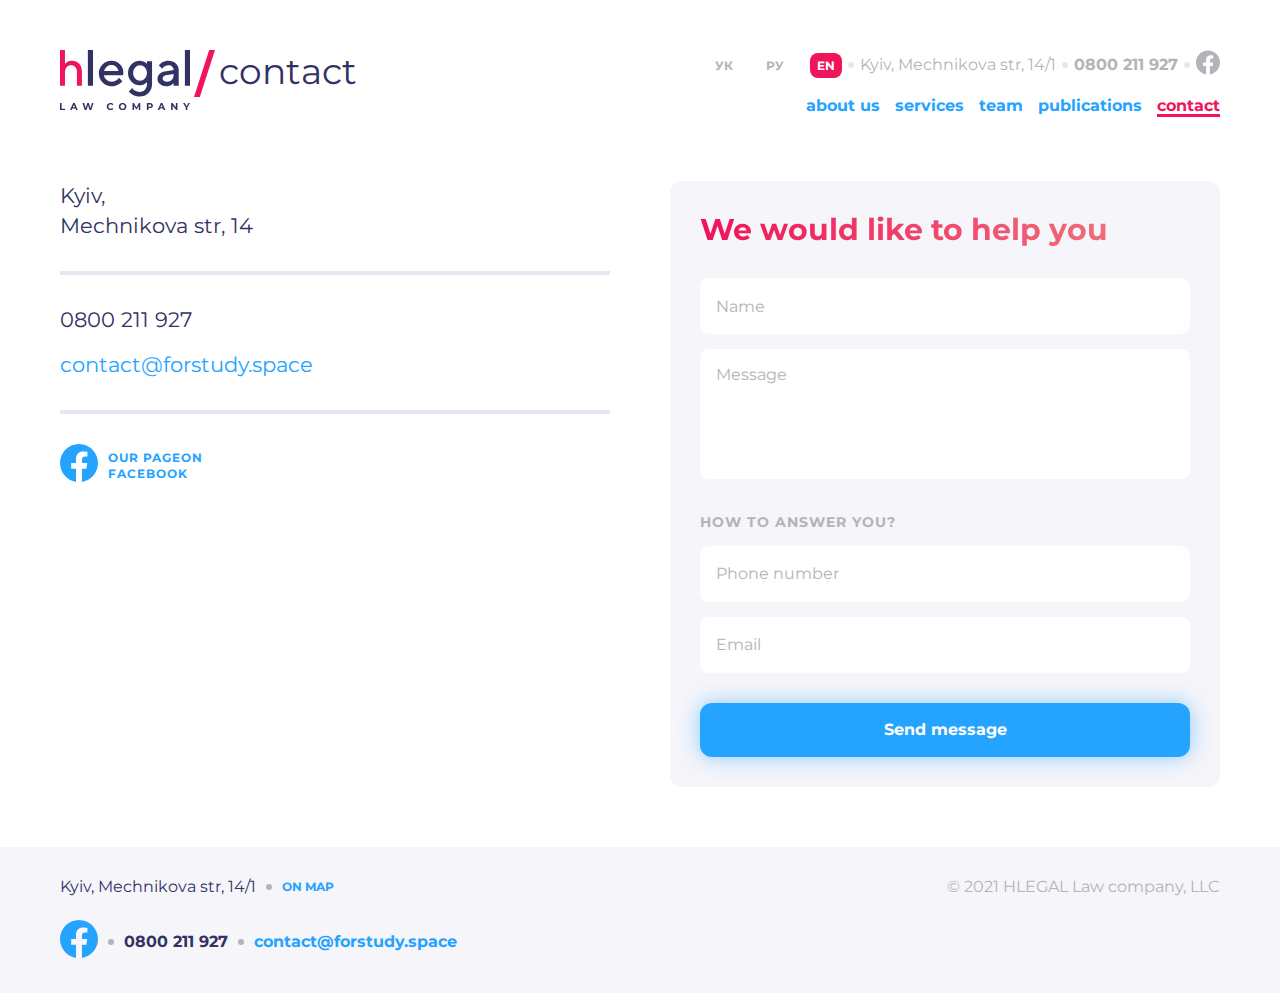
==== index.html @ 13bfb1dd "home-work14" ====
<!DOCTYPE html>
<html lang="en">

<head>
    <meta charset="UTF-8">
    <meta http-equiv="X-UA-Compatible" content="IE=edge">
    <meta name="viewport" content="width=device-width, initial-scale=1.0">
    <title>hlegal</title>
    <link rel="stylesheet" href="./fonts/fonts.css">
    <link rel="stylesheet" href="./css/style.css">
    <link rel="stylesheet" href="./css/media.css">
</head>

<body class="body">
    <header class="header">
        <div class="container">
            <div class="wrap-header">
                <div class="logo-header">
                    <img class="logo" src="./image/Logo.svg" alt="hlegal">
                    <img class="slash" src="./image/Slash.svg" alt="Slash">
                    <span class="text-header">contact</span>
                </div>
                <div class="first-menu">
                    <nav class="nav-menu1">
                        <a class="menu1-link" href="#">УК</a>
                        <a class="menu1-link" href="#">РУ</a>
                        <a class="activ-len" href="#">EN</a>
                    </nav>
                    <div class="circle"></div>
                    <a class="adress-header" href="#">Kyiv, Mechnikova str, 14/1</a>
                    <div class="circle"></div>
                    <a href="tel:0800211927" class="phone">0800 211 927</a>
                    <div class="circle"></div>
                    <a class="logos-link" href="https://www.facebook.com/" target="_blank" rel="noopener noreffe">
                        <svg width="24" height="25" viewBox="0 0 24 25" fill="none" xmlns="http://www.w3.org/2000/svg">
                            <path
                                d="M24 12.5733C24 5.90541 18.6274 0.5 12 0.5C5.37258 0.5 0 5.90541 0 12.5733C0 18.5995 4.38823 23.5943 10.125 24.5V16.0633H7.07813V12.5733H10.125V9.91343C10.125 6.88755 11.9165 5.21615 14.6576 5.21615C15.9705 5.21615 17.3438 5.45195 17.3438 5.45195V8.42313H15.8306C14.3399 8.42313 13.875 9.35379 13.875 10.3086V12.5733H17.2031L16.6711 16.0633H13.875V24.5C19.6118 23.5943 24 18.5995 24 12.5733Z"
                                fill="#B3B3BA" />
                        </svg>
                    </a>
                </div>
                <div class="burger-block">
                    <input class="check" type="checkbox">
                    <p class="burger">
                        <span></span>
                        <span></span>
                        <span></span>
                        <span></span>
                    </p>
                    <nav class="second-menu">
                        <ul>
                            <li><a href="#">about us</a></li>
                            <li><a href="#">services</a></li>
                            <li><a href="./pages/team.html">team</a></li>
                            <li><a href="#">publications</a></li>
                            <li> <a class="active-link" href="#">contact</a></li>
                        </ul>
                    </nav>
                </div>
            </div>
        </div>
    </header>
    <main class="main">
        <div class="container-small">
            <div class="wrapp-info">
                <div class="adress">
                    <p>Kyiv,</p>
                    <p>Mechnikova str, 14</p>
                    <div class="line"></div>
                    <p>0800 211 927</p>
                    <p class="mail-text">
                        <a href="mailto:contact@forstudy.space" class="mail-text">contact@forstudy.space</a>
                    </p>
                    <div class="line"></div>
                    <div class="logo-info">
                        <a class="logos-link2" href="https://www.facebook.com/">
                            <svg width="38" height="38" viewBox="0 0 38 38" fill="none"
                                xmlns="http://www.w3.org/2000/svg">
                                <path
                                    d="M38 19.1161C38 8.55857 29.4934 0 19 0C8.50658 0 0 8.55857 0 19.1161C0 28.6575 6.94803 36.5659 16.0312 38V24.6419H11.207V19.1161H16.0312V14.9046C16.0312 10.1136 18.8678 7.46723 23.2078 7.46723C25.2866 7.46723 27.4609 7.84059 27.4609 7.84059V12.545H25.0651C22.7048 12.545 21.9688 14.0185 21.9688 15.5302V19.1161H27.2383L26.3959 24.6419H21.9688V38C31.052 36.5659 38 28.6575 38 19.1161Z"
                                    fill="#24A3FF" />
                            </svg>
                        </a>
                        <div class="page-link">
                            <a href="#" class="page-link">Our pageon facebook</a>
                        </div>

                    </div>
                </div>
                <div class="form-information">
                    <h1 class="title-form">We would like to help you</h1>
                    <form action="#" method="post">
                        <label>
                            <input class="name" type="text" name="name" placeholder="Name">
                        </label>
                        <label>
                            <textarea class="message" name="message" id="Message" placeholder="Message"></textarea>
                        </label>
                        <h2 class="title2-form">How to answer you?</h2>
                        <label>
                            <input class="number" type="number" name="number" placeholder="Phone number">
                        </label>
                        <label>
                            <input class="email" type="email" name="email" placeholder="Email">
                        </label>
                        <button type="button" class="btn-form">Send message</button>
                    </form>

                </div>
            </div>
        </div>
    </main>
    <footer class="footer">
        <div class="container">
            <div class="wrap-footer">
                <div class="left-footer">
                    <div class="gen-footer">
                        <a class="adress-footer" href="#">Kyiv, Mechnikova str, 14/1</a>
                        <div class="circle circle-footer"></div>
                        <a class="geolocation" href="#">On map</a>
                    </div>
                    <div class="contakt-footer">
                        <div class="logo-footer">
                            <a class="logos-link2" href="https://www.facebook.com/">
                                <svg width="38" height="38" viewBox="0 0 38 38" fill="none"
                                    xmlns="http://www.w3.org/2000/svg">
                                    <path
                                        d="M38 19.1161C38 8.55857 29.4934 0 19 0C8.50658 0 0 8.55857 0 19.1161C0 28.6575 6.94803 36.5659 16.0312 38V24.6419H11.207V19.1161H16.0312V14.9046C16.0312 10.1136 18.8678 7.46723 23.2078 7.46723C25.2866 7.46723 27.4609 7.84059 27.4609 7.84059V12.545H25.0651C22.7048 12.545 21.9688 14.0185 21.9688 15.5302V19.1161H27.2383L26.3959 24.6419H21.9688V38C31.052 36.5659 38 28.6575 38 19.1161Z"
                                        fill="#24A3FF" />
                                </svg>
                            </a>
                        </div>
                        <div class="circle circle-footer"></div>
                        <a class="tel-footer" href="tel:0800211927">0800 211 927</a>
                        <div class="circle circle-footer"></div>
                        <a class="email-footer" href="mailto:contact@forstudy.space">contact@forstudy.space</a>
                    </div>
                </div>
                <div class="right-footer">
                    <p class="llc">© 2021 HLEGAL Law company, LLC</p>
                </div>
            </div>

        </div>


    </footer>
    <script src="./js/script.js"></script>
</body>

</html>
---- fonts/fonts.css ----
@font-face {
  font-family: "Montserrat";
  src: url("./Montserrat-Regular.woff2") format("woff2"),
    url("./Montserrat-Regular.woff") format("woff");
  font-weight: 400;
  font-style: normal;
  font-display: swap;
}

@font-face {
  font-family: "Montserrat";
  src: url("./Montserrat-Bold.woff2") format("woff2"),
    url("./Montserrat-Bold.woff") format("woff");
  font-weight: 700;
  font-style: normal;
  font-display: swap;
}
---- css/style.css ----
:root {
  --primary-color: #323264;
  --second-color: #24a3ff;
  --third-color: #f0145a;
  --fourth-color: #b3b3ba;
  --five-color: #f5f5fa;
  --sixth-color: #e6e6f0;
  --seventh-color: #ededf7;
  --eighth-color: #ec6f5d;
  --black-color: #000000;
  --white-color: #ffffff;

  --container-width: 1720px;
}

* {
  margin: 0;
  padding: 0;
  box-sizing: border-box;
}

*,
*::before,
*::after {
  box-sizing: border-box;
}

a {
  color: inherit;
  text-decoration: none;
}
li {
  list-style-type: none;
}

img {
  max-width: 100%;
}

.container {
  width: 100%;
  max-width: calc(var(--container-width) + 2rem);
  margin-left: auto;
  margin-right: auto;
  padding-left: 60px;
  padding-right: 60px;
}

.container-small {
  width: 100%;
  max-width: calc(var(--container-width) + 2rem);
  margin-left: auto;
  margin-right: auto;
  padding-left: 180px;
  padding-right: 180px;
}

html {
  height: 100%;
  font-family: "Montserrat", sans-serif;
  font-size: 16px;
  line-height: 1.25;
  font-weight: 700;
  color: var(--primary-color);
}

body {
  margin: 0;
  display: flex;
  flex-direction: column;
  min-height: 100vh;
}

main {
  flex-grow: 1;
}

footer {
  flex-shrink: 0;
}
/*--------------HEADER---------------------------------------------*/
.header {
  padding-top: 50px;
}

.check {
  display: none;
}
.wrap-header {
  display: grid;
  grid-template-areas:
    "logo-header first-menu"
    "logo-header burger-block";
}
.logo-header {
  grid-area: logo-header;
  display: flex;
  align-items: flex-start;
  gap: 4px;
}
.first-menu {
  grid-area: first-menu;
  display: flex;
  align-items: center;
  justify-content: flex-end;
  gap: 6px;
  margin-bottom: 16px;
}

.second-menu ul {
  grid-area: second-menu;
  display: flex;
  justify-content: end;
  gap: 15px;
  color: var(--second-color);
}

.second-menu a {
  position: relative;
}

a.active-link {
  color: var(--third-color);
}

.second-menu a.active-link::before {
  content: "";
  bottom: -2px;
  left: 0;
  position: absolute;
  width: 100%;
  height: 3px;
  background-color: var(--third-color);
}

.second-menu a::before {
  content: "";
  left: 0;
  bottom: -2px;
  position: absolute;
  width: 0%;
  height: 3px;
  transition: 0.2s;
}

.second-menu a:hover::before {
  width: 100%;
  background-color: var(--second-color);
}

.second-menu a:hover {
  color: var(--second-color);
}

.text-header {
  font-size: 36px;
  line-height: 1.22;
  font-weight: 400;
}

.circle {
  width: 6px;
  height: 6px;
  background: var(--sixth-color);
  border-radius: 50%;
}
.nav-menu1 a {
  font-size: 12px;
  color: var(--fourth-color);
  margin-left: 14px;
}
.menu1-link {
  padding: 5px 7px;
}
.nav-menu1 a:hover {
  background: var(--five-color);
  border-radius: 8px;
  color: var(--fourth-color);
}

a.activ-len {
  background: var(--third-color);
  color: var(--white-color);
  padding: 5px 7px;
  border-radius: 8px;
}

.adress-header {
  font-weight: 400;
  color: var(--fourth-color);
}

.phone {
  color: var(--fourth-color);
}

.logos-link:hover svg path {
  fill: var(--third-color);
  transition: all 0.2s linear;
}
/*--------------MAIN---------------------------------------------*/
.main {
  padding-top: 65px;
  padding-bottom: 60px;
}

.wrapp-info {
  display: grid;
  grid-template-columns: repeat(2, 1fr);
  gap: 60px;
}

.form-information {
  background-color: var(--five-color);
  padding: 30px 30px;
  border-radius: 12px;
}

.title-form {
  font-weight: 700;
  font-size: 30px;
  line-height: 37px;
  background: linear-gradient(90.13deg, #f0145a 0.84%, #ef8080 99.96%);
  -webkit-background-clip: text;
  -webkit-text-fill-color: transparent;
  background-clip: text;
  margin-bottom: 30px;
}

.title2-form {
  font-weight: 700;
  font-size: 14px;
  line-height: 1.21;
  color: var(--fourth-color);
  margin-top: 30px;
  margin-bottom: 15px;
  letter-spacing: 1px;
  text-transform: uppercase;
}

a:hover {
  color: var(--third-color);
}

.adress p {
  font-size: 21px;
  font-weight: 400;
  line-height: 1.43;
  color: var(--primary-color);
}

.line {
  width: 100%;
  height: 4px;
  background: var(--sixth-color);
  margin: 30px 0;
}

.mail-text {
  color: var(--second-color);
  margin-top: 15px;
  font-size: 21px;
  font-weight: 400;
}

.page-link {
  letter-spacing: 1px;
  font-weight: 700;
  font-size: 12px;
  text-transform: uppercase;
  color: var(--second-color);
  line-height: 16px;
  max-width: 105px;
}

.logo-info {
  display: flex;
  align-items: center;
  gap: 10px;
}

.logo-info:hover .logos-link2 svg path {
  fill: var(--third-color);
  transition: all 0.2s linear;
}

.logo-info:hover .page-link {
  color: var(--third-color);
  transition: all 0.2s linear;
}
input,
textarea {
  min-width: 100%;
  background: var(--white-color);
  border: 1px solid var(--white-color);
  border-radius: 8px;
  font: inherit;
  font-weight: 400;
  padding-left: 15px;
  outline: none;
}

textarea {
  resize: none;
  padding-top: 15px;
}
input::placeholder,
textarea::placeholder {
  color: var(--fourth-color);
}

input:focus {
  border: 1px solid var(--second-color);
}

textarea:focus {
  border: 1px solid var(--second-color);
}

input:invalid,
textarea:invalid {
  border: 1px solid #ff0000;
  color: #ff0000;
}

.name,
.number {
  height: 56px;
  margin-bottom: 15px;
}

.email {
  height: 56px;
  margin-bottom: 30px;
}

.message {
  height: 130px;
}

.btn-form {
  font: inherit;
  min-width: 100%;
  padding: 17px;
  color: #ffffff;
  box-shadow: 0px 0px 20px rgba(36, 163, 255, 0.5);
  border-radius: 12px;
  background: var(--second-color);
  border: none;
}

.btn-form:hover {
  background: #0085ff;
}

.btn-form:active {
  background: #006ccf;
}

/*--------------FOOTER---------------------------------------------*/
.footer {
  padding-top: 30px;
  padding-bottom: 30px;
  background: var(--five-color);
}

.circle-footer {
  background: var(--fourth-color);
}

.gen-footer {
  display: flex;
  align-items: center;
  gap: 10px;
  margin-bottom: 23.5px;
}

.adress-footer {
  font-weight: 400;
}

.geolocation {
  text-transform: uppercase;
  font-size: 12px;
  color: var(--second-color);
}

.contakt-footer {
  display: flex;
  align-items: center;
  gap: 10px;
}

.email-footer {
  color: var(--second-color);
}

.llc {
  font-weight: 400;
  color: var(--fourth-color);
}

.wrap-footer {
  display: flex;
  justify-content: space-between;
}

.logos-link2:hover svg path {
  fill: var(--third-color);
}
---- css/media.css ----
@media (max-width: 1300px) {
  .container-small {
    padding-left: 60px;
    padding-right: 60px;
  }
}
@media (max-width: 960px) {
  .wrap-header {
    display: grid;
    grid-template-areas:
      " first-menu"
      "logo-header"
      "second-menu";
  }

  .wrapp-info {
    display: grid;
    grid-template-columns: repeat(1, 1fr);
    gap: 60px;
  }

  .first-menu {
    justify-content: flex-start;
    margin-bottom: 35px;
  }

  .nav-menu1 a {
    margin-left: 0;
    margin-right: 14px;
  }

  .logo-header {
    margin-bottom: 30px;
  }

  .second-menu ul {
    justify-content: flex-start;
  }
  .wrap-footer {
    display: flex;
    flex-direction: column;
    align-items: center;
  }

  .llc {
    margin-top: 30px;
  }
}

@media (max-width: 635px) {
  .wrap-header {
    display: grid;
    grid-template-areas:
      " first-menu first-menu"
      "logo-header burger-block";
  }

  .burger-ckeck {
    grid-area: burger-ckeck;
    display: flex;
    justify-content: flex-end;
    align-items: center;
  }

  .circle {
    display: none;
  }

  .header {
    padding-top: 0;
  }
  .adress-header {
    display: none;
  }
  .logos-link {
    display: none;
  }

  .first-menu {
    justify-content: space-between;
    padding: 12px 30px;
    background-color: var(--five-color);
    margin: 0 -30px 15px;
  }

  .check {
    width: 32px;
    height: 32px;
    position: absolute;
    right: 0;
    top: 50px;
    z-index: 3;
    opacity: 0;
    display: block;
  }

  .burger {
    /* margin-top: 15px; */
    width: 32px;
    height: 32px;
    position: absolute;
    right: 0;
    top: 50px;
    padding: 0 7px;
    z-index: 2;
  }

  .burger span {
    display: inline-block;
    width: 18px;
    height: 2px;
    background-color: var(--primary-color);
    position: absolute;
    transition: all 0.3s linear;
    opacity: 1;
  }

  .check:active ~ .burger {
    background-color: var(--sixth-color);
    border-radius: 8px;
  }

  .burger span:first-child {
    top: 10px;
  }
  .burger span:nth-child(2),
  .burger span:nth-child(3) {
    top: 15px;
  }
  .burger span:last-child {
    top: 20px;
  }
  .second-menu {
    padding: 40px 10px;
    text-align: center;
    background-color: rgb(50, 50, 100, 0.7);
    position: fixed;
    font-size: 24px;
    inset: 0;
    z-index: 1;
    top: 100%;
    transition: all 0.4s linear;
  }

  .second-menu ul {
    flex-direction: column;
    background-color: #ffffff;
    border-radius: 1rem;
    gap: 15px;
    padding: 1rem;
    transition: all 0.4s linear;
    border-radius: 12px;
    height: 100%;
    transform: translateY(100%);
    padding-top: 65px;
  }

  .second-menu ul li {
    background-color: var(--five-color);
    border-radius: 12px;
    padding: 7px 0;
  }
  .wrap-header {
    position: relative;
  }

  .second-menu a::before {
    content: none;
  }
  .second-menu a:hover::before {
    background: none;
  }

  .second-menu a.active-link::before {
    content: none;
  }
  .check:checked ~ .second-menu {
    display: flex;
    flex-direction: column;
    top: 0;
  }

  .check:checked ~ .second-menu ul li:active {
    background-color: var(--sixth-color);
  }

  .check:checked ~ .second-menu ul {
    transform: translateY(0%);
  }
  .check:checked ~ .burger span:first-child {
    top: -10px;
    opacity: 0;
    background-color: var(--eighth-color);
  }
  .check:checked ~ .burger span:nth-child(2) {
    transform: rotate(45deg);
    background-color: var(--eighth-color);
  }
  .check:checked ~ .burger span:nth-child(3) {
    transform: rotate(-45deg);
    background-color: var(--eighth-color);
  }

  .check:checked ~ .burger span:last-child {
    top: 40px;
    opacity: 0;
    background-color: var(--eighth-color);
  }

  .logo-header {
    margin-bottom: 0;
  }

  .logo {
    max-width: 69px;
  }
  .slash {
    max-width: 11.6px;
  }

  .text-header {
    font-size: 20px;
  }

  .container {
    padding-left: 30px;
    padding-right: 30px;
  }

  .main {
    padding-top: 39px;
    padding-bottom: 30px;
  }

  .container-small {
    padding-left: 30px;
    padding-right: 30px;
  }

  .wrapp-info {
    gap: 30px;
  }

  .gen-footer {
    flex-direction: column;
  }
  .contakt-footer {
    flex-direction: column;
  }
  body.lock {
    overflow: hidden;
  }
  .container-small {
    padding-left: 30px;
    padding-right: 30px;
  }
}
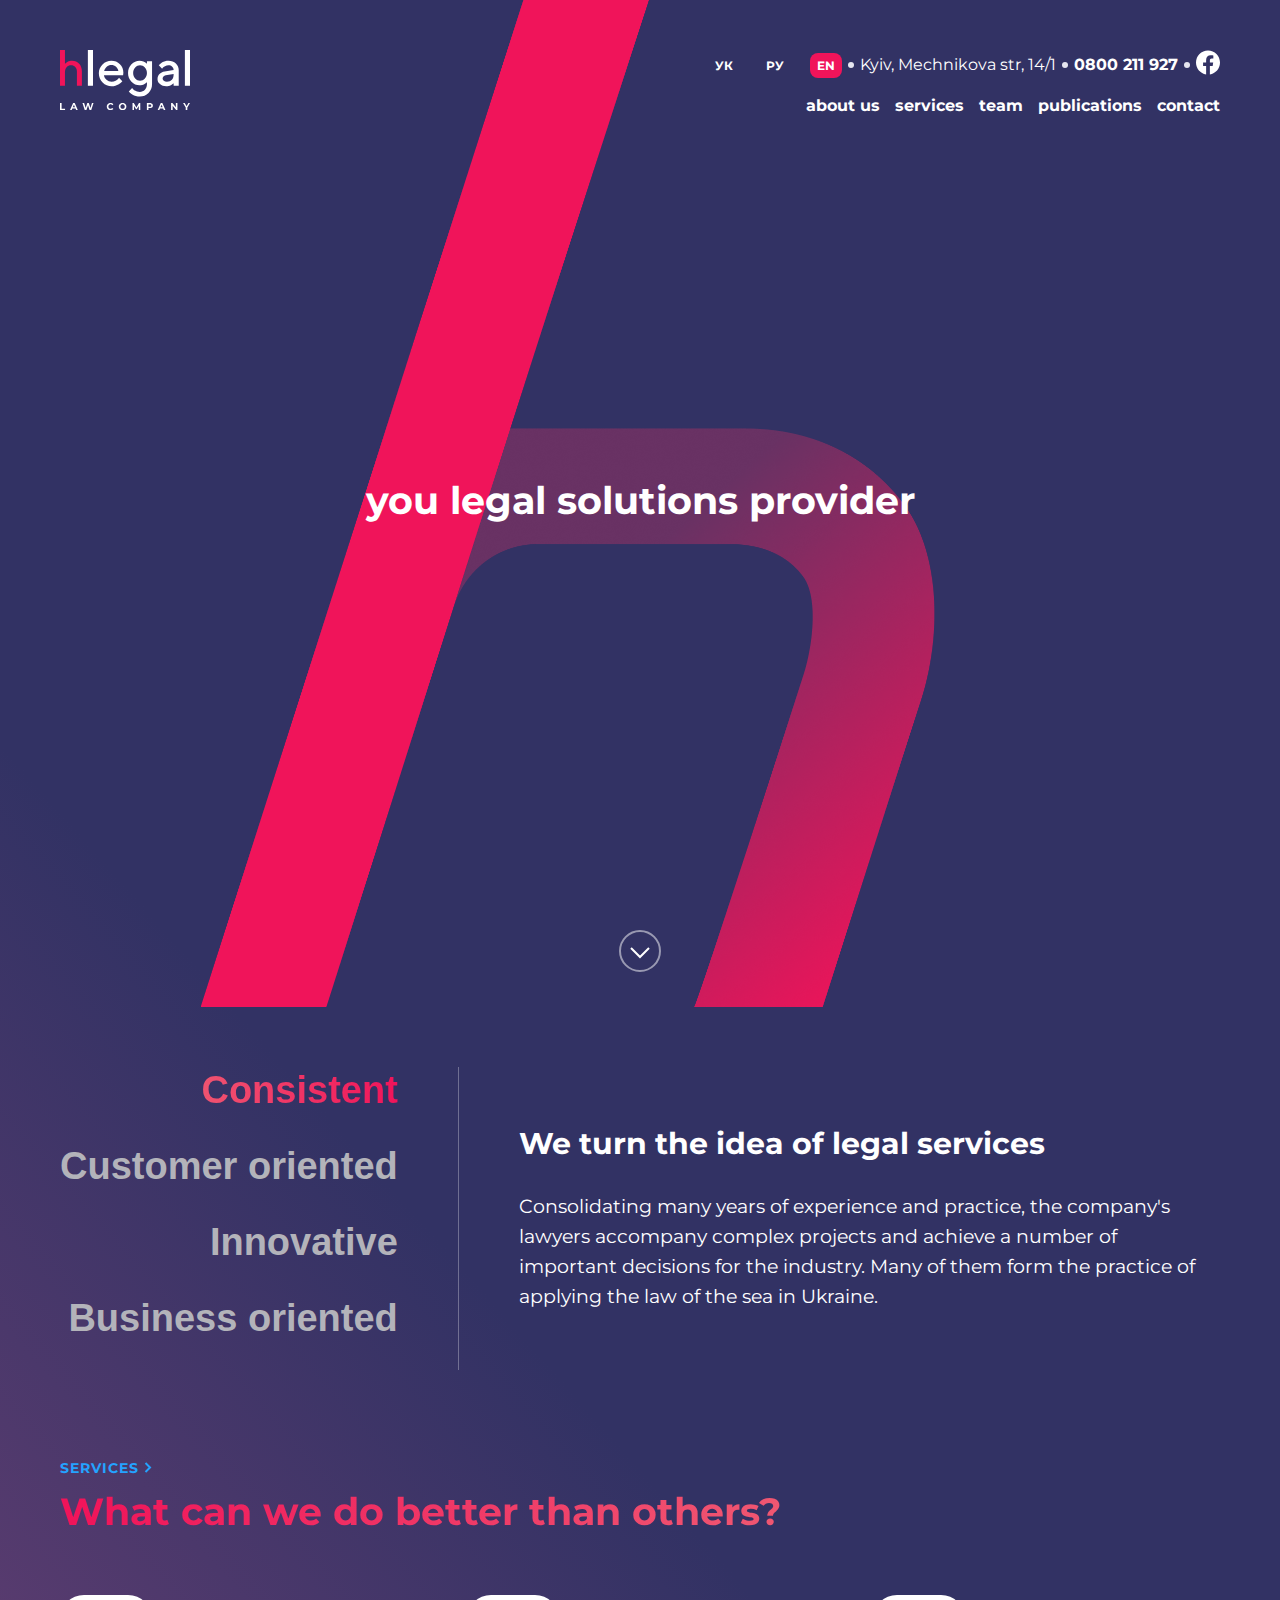
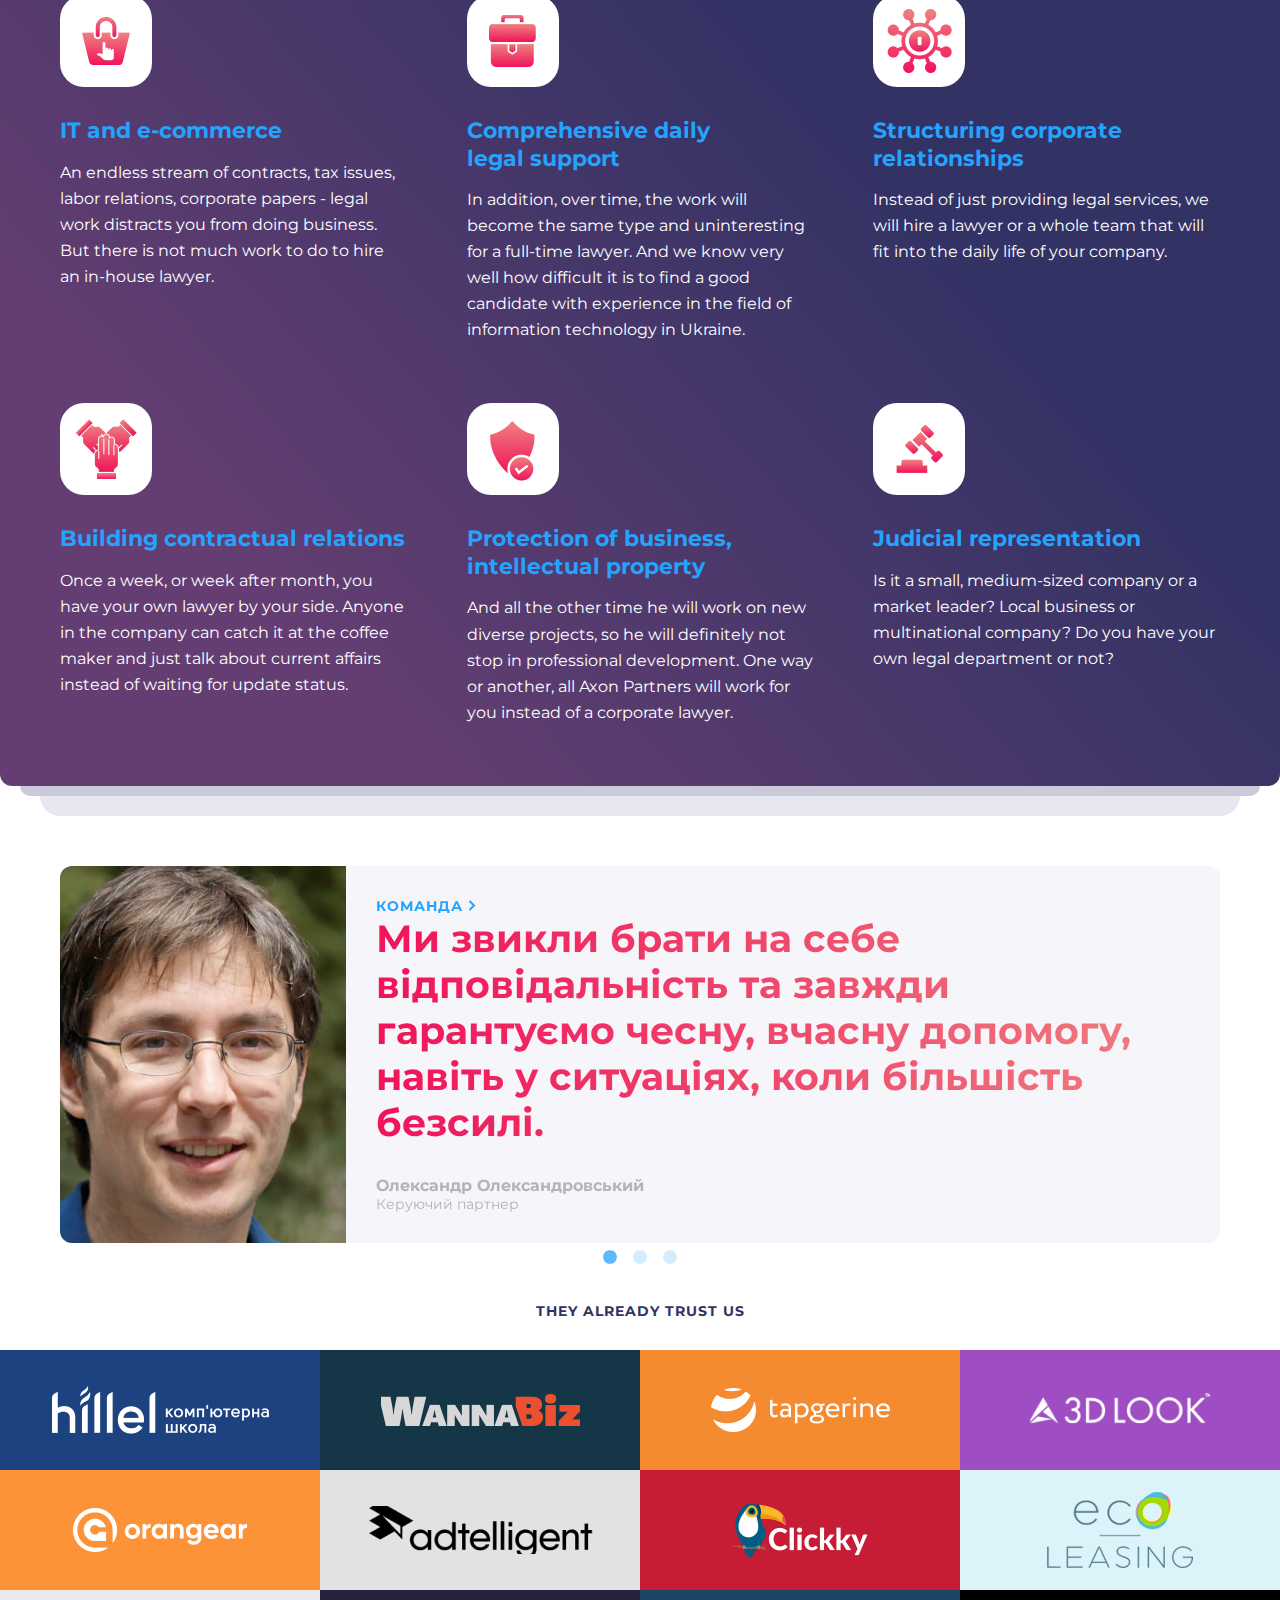
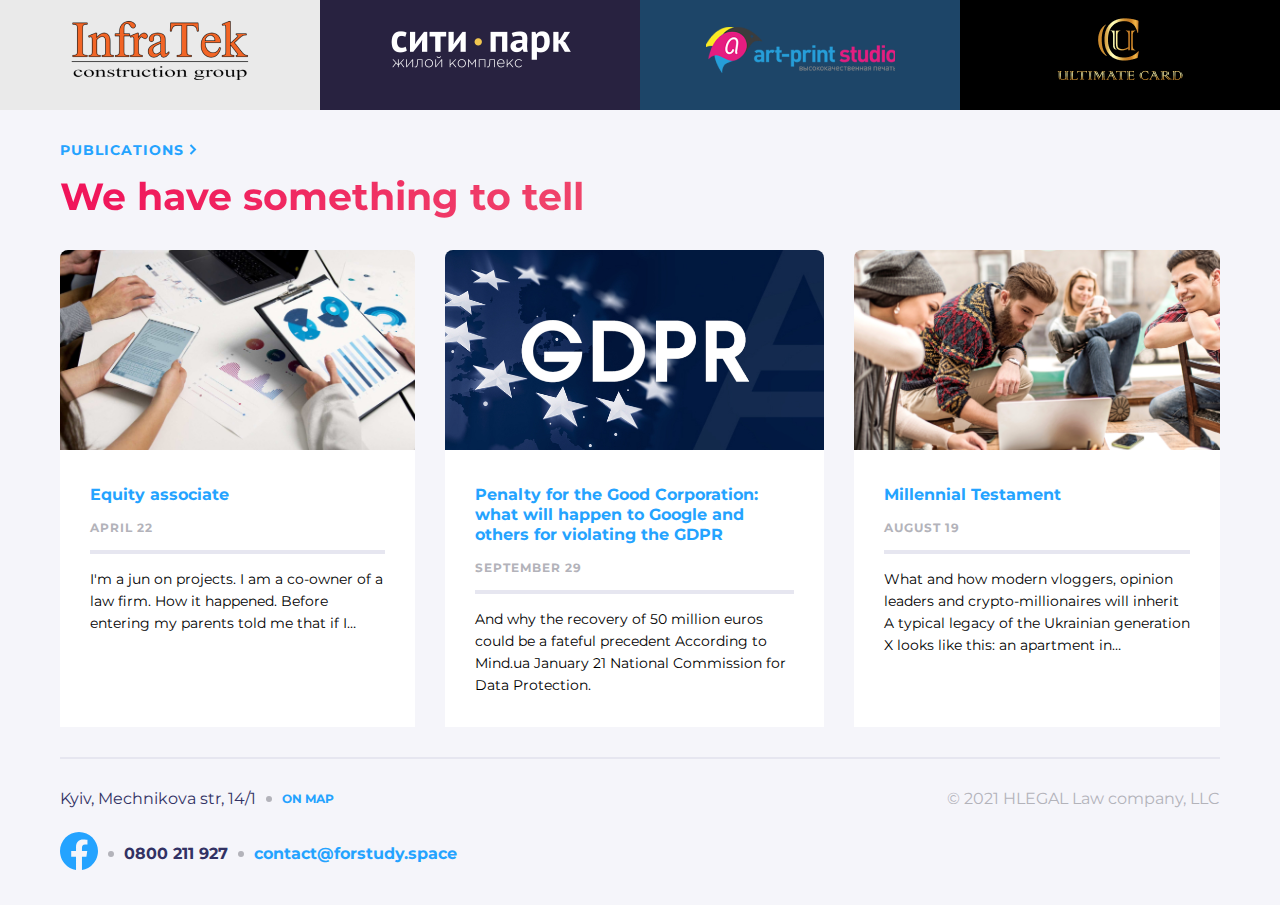
==== commit f8f77f6b: "home-work15" ====
--- a/index.html
+++ b/index.html
@@ -5,110 +5,452 @@
     <meta charset="UTF-8">
     <meta http-equiv="X-UA-Compatible" content="IE=edge">
     <meta name="viewport" content="width=device-width, initial-scale=1.0">
-    <title>hlegal</title>
+    <title>Document</title>
+    <link rel="stylesheet" href="./assets/slick-1.8.1/slick/slick.css">
+    <link rel="stylesheet" href="./assets/slick-1.8.1/slick/slick-theme.css">
     <link rel="stylesheet" href="./fonts/fonts.css">
     <link rel="stylesheet" href="./css/style.css">
     <link rel="stylesheet" href="./css/media.css">
+    <script>
+        function scrollToElem(elem) {
+            event.preventDefault()
+            const target = document.querySelector(elem.hash)
+            window.scrollTo({
+                top: target.offsetTop,
+                behavior: "smooth"
+            })
+        }
+    </script>
 </head>
 
-<body class="body">
-    <header class="header">
-        <div class="container">
-            <div class="wrap-header">
-                <div class="logo-header">
-                    <img class="logo" src="./image/Logo.svg" alt="hlegal">
-                    <img class="slash" src="./image/Slash.svg" alt="Slash">
-                    <span class="text-header">contact</span>
-                </div>
-                <div class="first-menu">
-                    <nav class="nav-menu1">
-                        <a class="menu1-link" href="#">УК</a>
-                        <a class="menu1-link" href="#">РУ</a>
-                        <a class="activ-len" href="#">EN</a>
-                    </nav>
-                    <div class="circle"></div>
-                    <a class="adress-header" href="#">Kyiv, Mechnikova str, 14/1</a>
-                    <div class="circle"></div>
-                    <a href="tel:0800211927" class="phone">0800 211 927</a>
-                    <div class="circle"></div>
-                    <a class="logos-link" href="https://www.facebook.com/" target="_blank" rel="noopener noreffe">
-                        <svg width="24" height="25" viewBox="0 0 24 25" fill="none" xmlns="http://www.w3.org/2000/svg">
-                            <path
-                                d="M24 12.5733C24 5.90541 18.6274 0.5 12 0.5C5.37258 0.5 0 5.90541 0 12.5733C0 18.5995 4.38823 23.5943 10.125 24.5V16.0633H7.07813V12.5733H10.125V9.91343C10.125 6.88755 11.9165 5.21615 14.6576 5.21615C15.9705 5.21615 17.3438 5.45195 17.3438 5.45195V8.42313H15.8306C14.3399 8.42313 13.875 9.35379 13.875 10.3086V12.5733H17.2031L16.6711 16.0633H13.875V24.5C19.6118 23.5943 24 18.5995 24 12.5733Z"
-                                fill="#B3B3BA" />
-                        </svg>
-                    </a>
-                </div>
-                <div class="burger-block">
-                    <input class="check" type="checkbox">
-                    <p class="burger">
-                        <span></span>
-                        <span></span>
-                        <span></span>
-                        <span></span>
-                    </p>
-                    <nav class="second-menu">
-                        <ul>
-                            <li><a href="#">about us</a></li>
-                            <li><a href="#">services</a></li>
-                            <li><a href="./pages/team.html">team</a></li>
-                            <li><a href="#">publications</a></li>
-                            <li> <a class="active-link" href="#">contact</a></li>
-                        </ul>
-                    </nav>
-                </div>
-            </div>
-        </div>
-    </header>
-    <main class="main">
-        <div class="container-small">
-            <div class="wrapp-info">
-                <div class="adress">
-                    <p>Kyiv,</p>
-                    <p>Mechnikova str, 14</p>
-                    <div class="line"></div>
-                    <p>0800 211 927</p>
-                    <p class="mail-text">
-                        <a href="mailto:contact@forstudy.space" class="mail-text">contact@forstudy.space</a>
-                    </p>
-                    <div class="line"></div>
-                    <div class="logo-info">
-                        <a class="logos-link2" href="https://www.facebook.com/">
-                            <svg width="38" height="38" viewBox="0 0 38 38" fill="none"
+<body class="body dark">
+    <div class="gradient-wrapper">
+        <header class="header">
+            <div class="container">
+                <div class="wrap-header">
+                    <div class="logo-header">
+                        <img class="logo" src="./image/Logo.svg" alt="hlegal">
+                    </div>
+                    <div class="first-menu">
+                        <nav class="nav-menu1">
+                            <a href="#">УК</a>
+                            <a href="#">РУ</a>
+                            <a class="activ-len" href="#">EN</a>
+                        </nav>
+                        <div class="circle"></div>
+                        <a class="adress-header" href="#">Kyiv, Mechnikova str, 14/1</a>
+                        <div class="circle"></div>
+                        <a href="tel:0800211927" class="phone">0800 211 927</a>
+                        <div class="circle"></div>
+                        <a class="logos-link" href="https://www.facebook.com/" target="_blank" rel="noopener noreffe">
+                            <svg width="24" height="25" viewBox="0 0 24 25" fill="none"
                                 xmlns="http://www.w3.org/2000/svg">
                                 <path
-                                    d="M38 19.1161C38 8.55857 29.4934 0 19 0C8.50658 0 0 8.55857 0 19.1161C0 28.6575 6.94803 36.5659 16.0312 38V24.6419H11.207V19.1161H16.0312V14.9046C16.0312 10.1136 18.8678 7.46723 23.2078 7.46723C25.2866 7.46723 27.4609 7.84059 27.4609 7.84059V12.545H25.0651C22.7048 12.545 21.9688 14.0185 21.9688 15.5302V19.1161H27.2383L26.3959 24.6419H21.9688V38C31.052 36.5659 38 28.6575 38 19.1161Z"
-                                    fill="#24A3FF" />
+                                    d="M24 12.5733C24 5.90541 18.6274 0.5 12 0.5C5.37258 0.5 0 5.90541 0 12.5733C0 18.5995 4.38823 23.5943 10.125 24.5V16.0633H7.07813V12.5733H10.125V9.91343C10.125 6.88755 11.9165 5.21615 14.6576 5.21615C15.9705 5.21615 17.3438 5.45195 17.3438 5.45195V8.42313H15.8306C14.3399 8.42313 13.875 9.35379 13.875 10.3086V12.5733H17.2031L16.6711 16.0633H13.875V24.5C19.6118 23.5943 24 18.5995 24 12.5733Z"
+                                    fill="white" />
                             </svg>
+
                         </a>
-                        <div class="page-link">
-                            <a href="#" class="page-link">Our pageon facebook</a>
-                        </div>
-
-                    </div>
-                </div>
-                <div class="form-information">
-                    <h1 class="title-form">We would like to help you</h1>
-                    <form action="#" method="post">
-                        <label>
-                            <input class="name" type="text" name="name" placeholder="Name">
-                        </label>
-                        <label>
-                            <textarea class="message" name="message" id="Message" placeholder="Message"></textarea>
-                        </label>
-                        <h2 class="title2-form">How to answer you?</h2>
-                        <label>
-                            <input class="number" type="number" name="number" placeholder="Phone number">
-                        </label>
-                        <label>
-                            <input class="email" type="email" name="email" placeholder="Email">
-                        </label>
-                        <button type="button" class="btn-form">Send message</button>
-                    </form>
-
-                </div>
+                    </div>
+                    <div class="burger-block">
+                        <input class="check" type="checkbox">
+                        <p class="burger">
+                            <span></span>
+                            <span></span>
+                            <span></span>
+                            <span></span>
+                        </p>
+                        <nav class="second-menu">
+                            <ul>
+                                <li><a href="#">about us</a></li>
+                                <li><a href="#">services</a></li>
+                                <li><a class="active-link" href="#">team</a></li>
+                                <li><a href="#">publications</a></li>
+                                <li> <a href="#">contact</a></li>
+                            </ul>
+                        </nav>
+                    </div>
+                </div>
+            </div>
+        </header>
+        <div class="first-screen">
+            <h1 class="title-center">you legal solutions provider</h1>
+            <div class="tabs-link">
+                <a href="#tabs" onclick="scrollToElem(this)">
+                    <svg width="42" height="42" viewBox="0 0 42 42" fill="none" xmlns="http://www.w3.org/2000/svg">
+                        <g clip-path="url(#clip0_22728_11353)">
+                            <circle opacity="0.5" cx="21" cy="21" r="20" stroke="white" stroke-width="2" />
+                            <path d="M12 18L21 27L30 18" stroke="white" stroke-width="2" />
+                        </g>
+                        <defs>
+                            <clippath id="clip0_22728_11353">
+                                <rect width="42" height="42" fill="white" />
+                            </clippath>
+                        </defs>
+                    </svg>
+
+                </a>
             </div>
         </div>
+        <section id="tabs" class="section-tabs">
+            <div class="container ">
+                <div class="flex align-items-start">
+                    <div class="wrap-tabs">
+                        <div class="nav flex-column nav-pills" id="v-pills-tab" role="tablist"
+                            aria-orientation="vertical">
+                            <button class="nav-link active" id="v-pills-home-tab" data-bs-toggle="pill"
+                                data-bs-target="#v-pills-home" type="button" role="tab" aria-controls="v-pills-home"
+                                aria-selected="true">Consistent</button>
+                            <button class="nav-link" id="v-pills-profile-tab" data-bs-toggle="pill"
+                                data-bs-target="#v-pills-profile" type="button" role="tab"
+                                aria-controls="v-pills-profile" aria-selected="false">Customer oriented</button>
+                            <button class="nav-link" id="v-pills-messages-tab" data-bs-toggle="pill"
+                                data-bs-target="#v-pills-messages" type="button" role="tab"
+                                aria-controls="v-pills-messages" aria-selected="false">Innovative</button>
+                            <button class="nav-link" id="v-pills-settings-tab" data-bs-toggle="pill"
+                                data-bs-target="#v-pills-settings" type="button" role="tab"
+                                aria-controls="v-pills-settings" aria-selected="false">Business oriented</button>
+                        </div>
+                    </div>
+                    <div class="line-tab"></div>
+                    <div class="tab-content" id="v-pills-tabContent">
+                        <div class="tab-pane fade show active" id="v-pills-home" role="tabpanel"
+                            aria-labelledby="v-pills-home-tab">
+                            <h2 class="titl-tab">
+                                We turn the idea of legal services
+                            </h2>
+                            <p class="text-tab">
+                                Consolidating many years of experience and practice, the company's
+                                lawyers accompany complex projects and achieve a number of important decisions
+                                for the industry. Many of them form the practice of applying the law of the sea in
+                                Ukraine.
+                            </p>
+                        </div>
+                        <div class="tab-pane fade" id="v-pills-profile" role="tabpanel"
+                            aria-labelledby="v-pills-profile-tab">
+                            <h2 class="titl-tab">
+                                We turn the idea of legal services
+                            </h2>
+                            <p class="text-tab">
+                                Consolidating many years of experience and practice, the company's
+                                lawyers accompany complex projects and achieve a number of important decisions
+                                for the industry. Many of them form the practice of applying the law of the sea in
+                                Ukraine.
+                            </p>
+                        </div>
+                        <div class="tab-pane fade" id="v-pills-messages" role="tabpanel"
+                            aria-labelledby="v-pills-messages-tab">
+                            <h2 class="titl-tab">
+                                We turn the idea of legal services
+                            </h2>
+                            <p class="text-tab">
+                                Consolidating many years of experience and practice, the company's
+                                lawyers accompany complex projects and achieve a number of important decisions
+                                for the industry. Many of them form the practice of applying the law of the sea in
+                                Ukraine.
+                            </p>
+                        </div>
+                        <div class="tab-pane fade" id="v-pills-settings" role="tabpanel"
+                            aria-labelledby="v-pills-settings-tab">
+                            <h2 class="titl-tab">
+                                We turn the idea of legal services
+                            </h2>
+                            <p class="text-tab">
+                                Consolidating many years of experience and practice, the company's
+                                lawyers accompany complex projects and achieve a number of important decisions
+                                for the industry. Many of them form the practice of applying the law of the sea in
+                                Ukraine.
+                            </p>
+                        </div>
+                    </div>
+                </div>
+            </div>
+        </section>
+        <section class="section-cards">
+            <div class="container">
+                <div class="link-cards">
+                    <a class="services" href="#">Services</a>
+                    <svg width="8" height="11" viewBox="0 0 8 11" fill="none" xmlns="http://www.w3.org/2000/svg">
+                        <path d="M1.5 1L6 5.5L1.5 10" stroke="#24a3ff" stroke-width="2" />
+                    </svg>
+                </div>
+                <h2 class="title-cards">What can we do better than others?</h2>
+                <div class="wrapper-cards">
+                    <div class="card">
+                        <div class="icon-card">
+                            <img class="pic" src="./image/Ecommerce.png" alt="Ecommerce">
+                        </div>
+                        <div class="blok-card">
+                            <h3 class="subtitle-card">IT and e-commerce</h3>
+                            <p class="text-card">
+                                An endless stream of contracts, tax issues, labor relations,
+                                corporate papers - legal work distracts you from doing business.
+                                But there is not much work to do to hire an in-house lawyer.
+                            </p>
+                        </div>
+                    </div>
+                    <div class="card">
+                        <div class="icon-card">
+                            <img class="pic" src="./image/Support.png" alt="Support">
+                        </div>
+                        <div class="blok-card">
+                            <h3 class="subtitle-card headline">
+                                Comprehensive daily
+                                legal support</h3>
+                            <p class="text-card">
+                                In addition, over time, the work will become the same
+                                type and uninteresting for a full-time lawyer.
+                                And we know very well how difficult it is to find a good
+                                candidate with experience in the field of
+                                information technology in Ukraine.
+                            </p>
+                        </div>
+
+                    </div>
+                    <div class="card">
+                        <div class="icon-card">
+                            <img class="pic" src="./image/Coprorate.png" alt="Coprorate">
+                        </div>
+                        <div class="blok-card">
+                            <h3 class="subtitle-card">Structuring corporate relationships</h3>
+                            <p class="text-card">
+                                Instead of just providing legal services,
+                                we will hire a lawyer or a whole team that will
+                                fit into the daily life of your company.
+                            </p>
+                        </div>
+
+                    </div>
+                    <div class="card">
+                        <div class="icon-card">
+                            <img class="pic" src="./image/Trust.png" alt="Trust">
+                        </div>
+                        <div class="blok-card">
+                            <h3 class="subtitle-card">Building contractual relations</h3>
+                            <p class="text-card">
+                                Once a week, or week after month,
+                                you have your own lawyer by your side.
+                                Anyone in the company can catch it at the
+                                coffee maker and just talk about current affairs
+                                instead of waiting for update status.
+                            </p>
+                        </div>
+
+                    </div>
+                    <div class="card">
+                        <div class="icon-card">
+                            <img class="pic" src="./image/Protection.png" alt="Protection">
+                        </div>
+                        <div class="blok-card">
+                            <h3 class="subtitle-card headline">Protection of business, intellectual property</h3>
+                            <p class="text-card">
+                                And all the other time he will work on new diverse projects,
+                                so he will definitely not stop in professional development.
+                                One way or another, all Axon Partners will work
+                                for you instead of a corporate lawyer.
+                            </p>
+                        </div>
+
+                    </div>
+                    <div class="card">
+                        <div class="icon-card">
+                            <img class="pic" src="./image/Court.png" alt="Court">
+                        </div>
+                        <div class="blok-card">
+                            <h3 class="subtitle-card">Judicial representation</h3>
+                            <p class="text-card">
+                                Is it a small, medium-sized company or a market leader?
+                                Local business or multinational company?
+                                Do you have your own legal department or not?
+                            </p>
+                        </div>
+
+                    </div>
+                </div>
+
+            </div>
+
+        </section>
+    </div>
+    <main>
+        <div class="jq">
+            <div class="container">
+                <div id="teamSlider" class="your-class">
+                    <div class="wrap_team">
+                        <div class="card_team">
+                            <div class="team_img team_one_foto"></div>
+                            <div class="text_team">
+                                <div class="link-cards">
+                                    <a class="services" href="#">команда</a>
+                                    <svg width="8" height="11" viewBox="0 0 8 11" fill="none"
+                                        xmlns="http://www.w3.org/2000/svg">
+                                        <path d="M1.5 1L6 5.5L1.5 10" stroke="#24a3ff" stroke-width="2" />
+                                    </svg>
+                                </div>
+                                <h2 class="title_team">
+                                    Ми звикли брати на себе відповідальність
+                                    та завжди гарантуємо чесну, вчасну допомогу,
+                                    навіть у ситуаціях, коли більшість безсилі.
+                                </h2>
+                                <p class="name_team">Олександр Олександровський</p>
+                                <p class="job_title">Керуючий партнер</p>
+                            </div>
+                        </div>
+                    </div>
+                    <div class="wrap_team">
+                        <div class="card_team">
+                            <div class="team_img team_three_foto"></div>
+                            <div class="text_team">
+                                <div class="link-cards">
+                                    <a class="services" href="#">команда</a>
+                                    <svg width="8" height="11" viewBox="0 0 8 11" fill="none"
+                                        xmlns="http://www.w3.org/2000/svg">
+                                        <path d="M1.5 1L6 5.5L1.5 10" stroke="#24a3ff" stroke-width="2" />
+                                    </svg>
+                                </div>
+                                <h2 class="title_team">
+                                    Ми звикли брати на себе відповідальність
+                                    та завжди гарантуємо чесну, вчасну допомогу,
+                                    навіть у ситуаціях, коли більшість безсилі.
+                                </h2>
+                                <p class="name_team">Владислав Мельник</p>
+                                <p class="job_title">колега</p>
+                            </div>
+                        </div>
+                    </div>
+                    <div class="wrap_team">
+                        <div class="card_team">
+                            <div class="team_img team_two_foto"></div>
+                            <div class="text_team">
+                                <div class="link-cards">
+                                    <a class="services" href="#">команда</a>
+                                    <svg width="8" height="11" viewBox="0 0 8 11" fill="none"
+                                        xmlns="http://www.w3.org/2000/svg">
+                                        <path d="M1.5 1L6 5.5L1.5 10" stroke="#24a3ff" stroke-width="2" />
+                                    </svg>
+                                </div>
+                                <h2 class="title_team">
+                                    Ми звикли брати на себе відповідальність
+                                    та завжди гарантуємо чесну, вчасну допомогу,
+                                    навіть у ситуаціях, коли більшість безсилі.
+                                </h2>
+                                <p class="name_team">Євген Патрiков</p>
+                                <p class="job_title">Акціонер, юрист</p>
+                            </div>
+                        </div>
+                    </div>
+                </div>
+            </div>
+        </div>
+        <div class="logo-partners">
+            <div class="container-big">
+                <div class="titie-partners">
+                    <h4>They already trust us</h4>
+                </div>
+                <div class="wrap-logo">
+                    <div class="logo-img hillel">
+                        <img src="./image/Hillel-Logo-OneLine-White-Uk.png" alt="Hillel">
+                    </div>
+                    <div class="logo-img wannabiz">
+                        <img src="./image/wannaBiz.png" alt="wannaBiz">
+                    </div>
+                    <div class="logo-img tapgerine">
+                        <img src="./image/tapgerine.png" alt="tapgerine">
+                    </div>
+                    <div class="logo-img dlook">
+                        <img src="./image/3Dlook.png" alt="3Dlook">
+                    </div>
+                    <div class="logo-img orangear">
+                        <img src="./image/orangear.png" alt="orangear">
+                    </div>
+                    <div class="logo-img adtelligent">
+                        <img src="./image/adtelligent.png" alt="adtelligent">
+                    </div>
+                    <div class="logo-img clickky">
+                        <img src="./image/Clickky.png" alt="Clickky">
+                    </div>
+                    <div class="logo-img ecoleasing">
+                        <img src="./image/ecolease.png" alt="Clickky">
+                    </div>
+                    <div class="logo-img infatek">
+                        <img src="./image/infraTek.png" alt="infraTek">
+                    </div>
+                    <div class="logo-img citipark">
+                        <img src="./image/citi-park.png" alt="citi-park">
+                    </div>
+                    <div class="logo-img artprint">
+                        <img src="./image/art-print_studio.png" alt="citi-park">
+                    </div>
+                    <div class="logo-img ultimate">
+                        <img src="./image/ultimate_card.png" alt="ultimate_card.">
+                    </div>
+                </div>
+
+            </div>
+
+        </div>
+        <div class="publication_block">
+            <div class="container">
+                <div class="link-cards">
+
+                    <a class="services" href="#">Publications</a>
+                    <svg width="8" height="11" viewBox="0 0 8 11" fill="none" xmlns="http://www.w3.org/2000/svg">
+                        <path d="M1.5 1L6 5.5L1.5 10" stroke="#24a3ff" stroke-width="2" />
+                    </svg>
+                </div>
+                <h2 class="title_publication">We have something to tell</h2>
+                <div class="wrap-publication">
+                    <div class="publication_card card_one">
+                        <img class="publication_img" src="./image/Publication-1.jpg" alt="Publication-1">
+                        <div class="publication_block_text">
+                            <h4 class="publication_subject">Equity associate</h4>
+                            <p class="publication_data">April 22</p>
+                            <div class="line_small"></div>
+                            <p class="publication_text">
+                                I'm a jun on projects.
+                                I am a co-owner of a law firm.
+                                How it happened. Before entering my
+                                parents told me that if I…
+                            </p>
+                        </div>
+                    </div>
+                    <div class="publication_card card_two">
+                        <img class="publication_img" src="./image/Publication-2.jpg" alt="Publication-2">
+                        <div class="publication_block_text">
+                            <h4 class="publication_subject">Penalty for the Good Corporation:
+                                what will happen to Google and others for violating the GDPR</h4>
+                            <p class="publication_data">September 29</p>
+                            <div class="line_small"></div>
+                            <p class="publication_text">
+                                And why the recovery of 50 million euros
+                                could be a fateful precedent According to Mind.ua
+                                January 21 National Commission for Data Protection.
+                            </p>
+                        </div>
+                    </div>
+                    <div class="publication_card card_three ">
+                        <img class="publication_img" src="./image/Publication-3.jpg" alt="Publication-3">
+                        <div class="publication_block_text">
+                            <h4 class="publication_subject">Millennial Testament</h4>
+                            <p class="publication_data">August 19</p>
+                            <div class="line_small"></div>
+                            <p class="publication_text">
+                                What and how modern vloggers,
+                                opinion leaders and crypto-millionaires will
+                                inherit A typical legacy of the Ukrainian generation X looks
+                                like this: an apartment in…
+                            </p>
+                        </div>
+
+                    </div>
+
+
+                </div>
+                <div class="line_big"></div>
+
+            </div>
+        </div>
+
     </main>
     <footer class="footer">
         <div class="container">
@@ -145,6 +487,11 @@
 
 
     </footer>
+    <script src="./js/jquery-3.6.3.min.js"></script>
+    <script src="./assets/slick-1.8.1/slick/slick.min.js"></script>
+    <script src="https://cdn.jsdelivr.net/npm/bootstrap@5.0.2/dist/js/bootstrap.bundle.min.js"
+        integrity="sha384-MrcW6ZMFYlzcLA8Nl+NtUVF0sA7MsXsP1UyJoMp4YLEuNSfAP+JcXn/tWtIaxVXM"
+        crossorigin="anonymous"></script>
     <script src="./js/script.js"></script>
 </body>
 
--- a/css/style.css
+++ b/css/style.css
@@ -9,6 +9,20 @@
   --eighth-color: #ec6f5d;
   --black-color: #000000;
   --white-color: #ffffff;
+  /*---------color-logo--------------*/
+  --hillel-color: #1c4280;
+  --wannabiz-color: #143646;
+  --tapgerine-color: #f48b30;
+  --dlook-color: #9e4dc3;
+
+  --orangear-color: #fd9339;
+  --adtelligent-color: #e2e2e4;
+  --clickky-color: #c71c36;
+  --ecoleasing-color: #dcf3f9;
+
+  --infratek-color: #eaeaea;
+  --citipark-color: #282240;
+  --artprint-color: #1d4568;
 
   --container-width: 1720px;
 }
@@ -19,11 +33,11 @@
   box-sizing: border-box;
 }
 
-*,
+/* *,
 *::before,
 *::after {
   box-sizing: border-box;
-}
+} */
 
 a {
   color: inherit;
@@ -46,13 +60,13 @@
   padding-right: 60px;
 }
 
-.container-small {
+.container-big {
   width: 100%;
   max-width: calc(var(--container-width) + 2rem);
   margin-left: auto;
   margin-right: auto;
-  padding-left: 180px;
-  padding-right: 180px;
+  padding-left: 20px;
+  padding-right: 20px;
 }
 
 html {
@@ -61,7 +75,7 @@
   font-size: 16px;
   line-height: 1.25;
   font-weight: 700;
-  color: var(--primary-color);
+  color: var(--white-color);
 }
 
 body {
@@ -79,8 +93,47 @@
   flex-shrink: 0;
 }
 /*--------------HEADER---------------------------------------------*/
-.header {
+.gradient-wrapper {
+  background: linear-gradient(
+    228.57deg,
+    #323264 11.93%,
+    #323264 57.17%,
+    #643e72 87.46%
+  );
+  border-radius: 0px 0px 12px 12px;
+  position: relative;
+  margin-bottom: 80px;
+}
+
+.gradient-wrapper::before {
+  content: "";
+  display: block;
+  position: absolute;
+  top: calc(100% - 10px);
+  left: 20px;
+  height: 20px;
+  width: calc(100% - 40px);
+  border-radius: 20px;
+  background-color: #cacadb;
+  z-index: -1;
+}
+
+.gradient-wrapper::after {
+  content: "";
+  display: block;
+  position: absolute;
+  top: calc(100% - 10px);
+  left: 40px;
+  height: 40px;
+  width: calc(100% - 80px);
+  border-radius: 20px;
+  background-color: #e7e7f2;
+  z-index: -2;
+}
+
+.gradient-wrapper .header {
   padding-top: 50px;
+  min-width: 100%;
 }
 
 .check {
@@ -112,18 +165,18 @@
   display: flex;
   justify-content: end;
   gap: 15px;
-  color: var(--second-color);
+  color: var(--white-color);
 }
 
 .second-menu a {
   position: relative;
 }
 
-a.active-link {
+/* a.active-link {
   color: var(--third-color);
-}
-
-.second-menu a.active-link::before {
+} */
+
+/* .second-menu a.active-link::before {
   content: "";
   bottom: -2px;
   left: 0;
@@ -131,7 +184,7 @@
   width: 100%;
   height: 3px;
   background-color: var(--third-color);
-}
+} */
 
 .second-menu a::before {
   content: "";
@@ -145,11 +198,11 @@
 
 .second-menu a:hover::before {
   width: 100%;
-  background-color: var(--second-color);
+  background-color: var(--white-color);
 }
 
 .second-menu a:hover {
-  color: var(--second-color);
+  color: var(--white-color);
 }
 
 .text-header {
@@ -166,12 +219,12 @@
 }
 .nav-menu1 a {
   font-size: 12px;
-  color: var(--fourth-color);
   margin-left: 14px;
-}
-.menu1-link {
   padding: 5px 7px;
 }
+/* .menu1-link {
+  padding: 5px 7px;
+} */
 .nav-menu1 a:hover {
   background: var(--five-color);
   border-radius: 8px;
@@ -187,176 +240,606 @@
 
 .adress-header {
   font-weight: 400;
-  color: var(--fourth-color);
-}
-
-.phone {
-  color: var(--fourth-color);
 }
 
 .logos-link:hover svg path {
   fill: var(--third-color);
   transition: all 0.2s linear;
 }
-/*--------------MAIN---------------------------------------------*/
-.main {
-  padding-top: 65px;
-  padding-bottom: 60px;
-}
-
-.wrapp-info {
+
+a:hover {
+  color: var(--third-color);
+}
+
+.body.dark .header {
+  position: absolute;
+  top: 0;
+}
+
+/*---------------------FIRST-SCREEN-----------------------------------------------------------*/
+.first-screen {
+  min-height: 100vh;
+  background: url(../image/Symbol.png) no-repeat center/contain;
+  display: flex;
+  align-items: center;
+  flex-direction: column;
+  justify-content: center;
+}
+
+.title-center {
+  padding-top: 477px;
+  padding-bottom: 405px;
+  font-size: 38px;
+  margin: 0;
+}
+
+.tabs-link {
+  padding-bottom: 30px;
+}
+
+@media (max-width: 640px) {
+  .title-center {
+    max-width: 315px;
+    text-align: center;
+  }
+}
+/*---------------------SECTION-TABS-----------------------------------------------------------*/
+
+.nav-link.active {
+  background: linear-gradient(90.13deg, #ef8080 0.84%, #f0145a 99.96%);
+  -webkit-background-clip: text;
+  -webkit-text-fill-color: transparent;
+  background-clip: text;
+  /* text-fill-color: transparent; */
+}
+.tab-pane {
+  display: none;
+}
+.tab-pane.active {
+  display: block;
+}
+.flex {
+  display: flex;
+}
+.align-items-start {
+  align-items: center;
+  justify-content: center;
+  margin-top: 60px;
+  margin-bottom: 87px;
+}
+
+.nav-pills {
+  display: flex;
+  flex-direction: column;
+}
+
+.nav-link {
+  font-weight: 700;
+  font-size: 38px;
+  line-height: 46px;
+  background: none;
+  color: var(--fourth-color);
+  border-width: 0;
+  margin-bottom: 30px;
+  white-space: nowrap;
+  text-align: right;
+}
+
+.nav-link:hover {
+  color: var(--third-color);
+}
+
+.text-tab {
+  font-size: 19px;
+  font-weight: 400;
+  line-height: 1.58;
+}
+
+.titl-tab {
+  font-size: 30px;
+  font-style: normal;
+  margin-top: 0;
+  margin-bottom: 30px;
+}
+
+.line-tab {
+  width: 4px;
+  height: 303px;
+  background: rgba(255, 255, 255, 0.3);
+  margin-left: 60px;
+}
+
+.tab-content {
+  max-width: 860px;
+  margin-left: 60px;
+}
+
+.tabs-link :hover svg path {
+  stroke: var(--third-color);
+}
+@media (max-width: 960px) {
+  .nav-pills {
+    display: flex;
+    flex-direction: row;
+  }
+
+  .align-items-start {
+    align-items: flex-start;
+    justify-content: flex-start;
+    margin-top: 60px;
+    margin-bottom: 0;
+  }
+
+  .flex {
+    display: flex;
+    flex-direction: column;
+    justify-content: flex-start;
+  }
+
+  .line-tab {
+    width: 100%;
+    height: 4px;
+    background: rgba(255, 255, 255, 0.3);
+    margin: 60px 0;
+  }
+
+  .tab-content {
+    margin-left: 0;
+    margin-bottom: 60px;
+  }
+
+  .nav-link {
+    margin-bottom: 0px;
+    margin-right: 30px;
+  }
+
+  .wrap-tabs {
+    overflow-x: auto;
+    width: 100%;
+    margin-left: 60px;
+    margin-right: -60px;
+  }
+  .wrap-tabs {
+    -ms-overflow-style: none;
+    scrollbar-width: none;
+  }
+
+  .wrap-tabs::-webkit-scrollbar {
+    display: none;
+  }
+}
+
+@media (max-width: 640px) {
+  .wrap-tabs {
+    margin-left: 30px;
+    margin-right: -30px;
+  }
+
+  .nav-link {
+    font-weight: 700;
+    font-size: 30px;
+  }
+
+  .line-tab {
+    margin: 30px 0;
+  }
+
+  .titl-tab {
+    font-size: 20px;
+  }
+}
+
+/*-----------------------SECTION-CARD-------------------------------------------*/
+
+.services {
+  font-size: 14px;
+  letter-spacing: 1px;
+  text-transform: uppercase;
+  color: var(--second-color);
+}
+.link-cards:hover svg path {
+  color: var(--third-color);
+  stroke: var(--third-color);
+}
+.title-cards {
+  margin-top: 10px;
+  margin-bottom: 60px;
+  font-size: 38px;
+  background: linear-gradient(90.13deg, #f0145a 0.84%, #ef8080 99.96%);
+  -webkit-background-clip: text;
+  -webkit-text-fill-color: transparent;
+  background-clip: text;
+}
+
+.icon-card {
+  width: 92px;
+  height: 92px;
+  background: var(--white-color);
+  border-radius: 24px;
+  display: flex;
+  justify-content: center;
+  align-items: center;
+}
+
+.blok-card {
+  max-width: 493px;
+  margin-top: 30px;
+}
+
+.subtitle-card {
+  font-size: 22px;
+  margin: 0;
+  color: var(--second-color);
+}
+
+.text-card {
+  margin-top: 15px;
+  font-weight: 400;
+  font-size: 16px;
+  line-height: 1.63;
+}
+
+.headline {
+  max-width: 270px;
+}
+
+.wrapper-cards {
   display: grid;
-  grid-template-columns: repeat(2, 1fr);
+  grid-template-columns: repeat(3, 1fr);
   gap: 60px;
-}
-
-.form-information {
+  margin-bottom: 60px;
+}
+@media (max-width: 960px) {
+  .wrapper-cards {
+    display: grid;
+    grid-template-columns: repeat(2, 1fr);
+    gap: 60px;
+    margin-bottom: 60px;
+  }
+}
+
+@media (max-width: 640px) {
+  .title-cards {
+    margin-top: 10px;
+    margin-bottom: 30px;
+    font-size: 30px;
+  }
+
+  .wrapper-cards {
+    display: grid;
+    grid-template-columns: repeat(1, 1fr);
+    gap: 30px;
+    margin-bottom: 60px;
+  }
+}
+
+/*--------------------teamSlider--------------------------------------------------------------*/
+.team_img {
+  width: 400px;
+  max-height: 100%;
+  border-radius: 12px 0px 0px 12px;
+}
+
+.team_one_foto {
+  background: url(../image/Team-1.jpg) no-repeat;
+  background-position: center;
+  background-size: cover;
+}
+
+.team_two_foto {
+  background: url(../image/Team-2.jpg) no-repeat;
+  background-position: center;
+  background-size: cover;
+}
+
+.team_three_foto {
+  background: url(../image/Team-3.jpg) no-repeat;
+  background-position: center;
+  background-size: cover;
+}
+
+.title_team {
+  max-width: 1140px;
+  font-size: 38px;
+  line-height: 1.21;
+  background: linear-gradient(90.13deg, #f0145a 0.84%, #ef8080 99.96%);
+  -webkit-background-clip: text;
+  -webkit-text-fill-color: transparent;
+  background-clip: text;
+  /* text-fill-color: transparent; */
+  margin-bottom: 30px;
+}
+.name_team {
+  color: var(--fourth-color);
+}
+
+.job_title {
+  font-weight: 400;
+  font-size: 14px;
+  color: var(--fourth-color);
+}
+
+.text_team {
+  display: flex;
+  flex-direction: column;
+  padding: 30px;
   background-color: var(--five-color);
-  padding: 30px 30px;
-  border-radius: 12px;
-}
-
-.title-form {
-  font-weight: 700;
-  font-size: 30px;
-  line-height: 37px;
+  border-radius: 0px 12px 12px 0px;
+}
+
+.card_team {
+  display: flex;
+}
+
+.slick-dots li button:before {
+  font-size: 16px;
+  opacity: 0.2;
+  color: var(--second-color);
+}
+
+.slick-dots li.slick-active button:before {
+  opacity: 0.75;
+  color: var(--second-color);
+}
+@media (max-width: 960px) {
+  .team_img {
+    width: 100%;
+    height: 500px;
+    border-radius: 12px 12px 0px 0px;
+  }
+  .card_team {
+    display: flex;
+    flex-direction: column;
+  }
+
+  .text_team {
+    border-radius: 0 0 12px 12px;
+  }
+}
+@media (max-width: 640px) {
+  .title_team {
+    font-size: 30px;
+  }
+}
+/*-----------------------LOGO-PARTNERS-------------------------------------------*/
+.titie-partners {
+  font-size: 14px;
+  line-height: 1.21;
+  letter-spacing: 1px;
+  text-transform: uppercase;
+  color: var(--primary-color);
+  text-align: center;
+  margin-bottom: 30px;
+  margin-top: 60px;
+}
+.wrap-logo {
+  display: grid;
+  grid-template-columns: repeat(4, 1fr);
+  margin-bottom: 60px;
+}
+
+.logo-img {
+  height: 120px;
+  display: flex;
+  justify-content: center;
+  align-items: center;
+}
+
+.hillel {
+  background-color: var(--hillel-color);
+  border-radius: 12px 0 0 0;
+}
+
+.wannabiz {
+  background-color: var(--wannabiz-color);
+}
+
+.tapgerine {
+  background-color: var(--tapgerine-color);
+}
+
+.dlook {
+  background-color: var(--dlook-color);
+  border-radius: 0 12px 0 0;
+}
+
+.orangear {
+  background-color: var(--orangear-color);
+}
+
+.adtelligent {
+  background-color: var(--adtelligent-color);
+}
+
+.clickky {
+  background-color: var(--clickky-color);
+}
+
+.ecoleasing {
+  background-color: var(--ecoleasing-color);
+}
+
+.infatek {
+  background-color: var(--infratek-color);
+  border-radius: 0 0 0 12px;
+}
+
+.citipark {
+  background-color: var(--citipark-color);
+}
+
+.artprint {
+  background-color: var(--artprint-color);
+}
+
+.ultimate {
+  background-color: var(--black-color);
+  border-radius: 0 0 12px 0;
+}
+
+@media (max-width: 1440px) {
+  .container-big {
+    padding-left: 0px;
+    padding-right: 0px;
+  }
+
+  .hillel {
+    background-color: var(--hillel-color);
+    border-radius: 0;
+  }
+  .infatek {
+    background-color: var(--infratek-color);
+    border-radius: 0;
+  }
+
+  .dlook {
+    background-color: var(--dlook-color);
+    border-radius: 0;
+  }
+
+  .ultimate {
+    background-color: var(--black-color);
+    border-radius: 0;
+  }
+
+  .wrap-logo {
+    margin-bottom: 0px;
+  }
+}
+@media (max-width: 960px) {
+  .wrap-logo {
+    display: grid;
+    grid-template-columns: repeat(3, 1fr);
+  }
+}
+@media (max-width: 640px) {
+  .wrap-logo {
+    display: grid;
+    grid-template-columns: repeat(1, 1fr);
+    height: 720px;
+    overflow-y: auto;
+  }
+
+  .wrap-logo {
+    -ms-overflow-style: none;
+    scrollbar-width: none;
+  }
+
+  .wrap-logo::-webkit-scrollbar {
+    display: none;
+  }
+}
+/*--------------publication_block---------------------------------------------*/
+.publication_block {
+  background-color: var(--five-color);
+  padding-top: 30px;
+}
+
+.title_publication {
+  font-size: 38px;
+  line-height: 1.21;
   background: linear-gradient(90.13deg, #f0145a 0.84%, #ef8080 99.96%);
   -webkit-background-clip: text;
   -webkit-text-fill-color: transparent;
   background-clip: text;
   margin-bottom: 30px;
-}
-
-.title2-form {
+  margin-top: 14px;
+}
+
+.publication_card {
+  background-color: var(--white-color);
+  border-radius: 8px 8px 0px 0px;
+}
+
+.publication_block_text {
+  display: flex;
+  flex-direction: column;
+  gap: 15px;
+  padding: 30px;
+}
+.publication_img {
+  height: 200px;
+  width: 100%;
+  object-fit: cover;
+  border-radius: 8px 8px 0px 0px;
+}
+.publication_subject {
+  color: var(--second-color);
+}
+
+.publication_data {
   font-weight: 700;
-  font-size: 14px;
-  line-height: 1.21;
-  color: var(--fourth-color);
-  margin-top: 30px;
-  margin-bottom: 15px;
+  font-size: 12px;
+  line-height: 1.25;
   letter-spacing: 1px;
   text-transform: uppercase;
-}
-
-a:hover {
-  color: var(--third-color);
-}
-
-.adress p {
-  font-size: 21px;
+  color: var(--fourth-color);
+}
+
+.line_small {
+  height: 4px;
+  width: 100%;
+  background-color: var(--sixth-color);
+}
+
+.publication_text {
   font-weight: 400;
-  line-height: 1.43;
-  color: var(--primary-color);
-}
-
-.line {
+  font-size: 14px;
+  line-height: 1.57;
+  color: var(--black-color);
+}
+
+/* .wrap-publication {
+  display: grid;
+  grid-template-columns: repeat(3, 1fr);
+  gap: 30px;
+} */
+
+.wrap-publication {
+  display: grid;
+  grid-template-areas: "card_one card_two card_three";
+  gap: 30px;
+}
+.card_one {
+  grid-area: card_one;
+}
+
+.card_two {
+  grid-area: card_two;
+}
+
+.card_three {
+  grid-area: card_three;
+}
+
+.line_big {
+  height: 2px;
   width: 100%;
-  height: 4px;
-  background: var(--sixth-color);
-  margin: 30px 0;
-}
-
-.mail-text {
-  color: var(--second-color);
-  margin-top: 15px;
-  font-size: 21px;
-  font-weight: 400;
-}
-
-.page-link {
-  letter-spacing: 1px;
-  font-weight: 700;
-  font-size: 12px;
-  text-transform: uppercase;
-  color: var(--second-color);
-  line-height: 16px;
-  max-width: 105px;
-}
-
-.logo-info {
-  display: flex;
-  align-items: center;
-  gap: 10px;
-}
-
-.logo-info:hover .logos-link2 svg path {
-  fill: var(--third-color);
-  transition: all 0.2s linear;
-}
-
-.logo-info:hover .page-link {
-  color: var(--third-color);
-  transition: all 0.2s linear;
-}
-input,
-textarea {
-  min-width: 100%;
-  background: var(--white-color);
-  border: 1px solid var(--white-color);
-  border-radius: 8px;
-  font: inherit;
-  font-weight: 400;
-  padding-left: 15px;
-  outline: none;
-}
-
-textarea {
-  resize: none;
-  padding-top: 15px;
-}
-input::placeholder,
-textarea::placeholder {
-  color: var(--fourth-color);
-}
-
-input:focus {
-  border: 1px solid var(--second-color);
-}
-
-textarea:focus {
-  border: 1px solid var(--second-color);
-}
-
-input:invalid,
-textarea:invalid {
-  border: 1px solid #ff0000;
-  color: #ff0000;
-}
-
-.name,
-.number {
-  height: 56px;
-  margin-bottom: 15px;
-}
-
-.email {
-  height: 56px;
-  margin-bottom: 30px;
-}
-
-.message {
-  height: 130px;
-}
-
-.btn-form {
-  font: inherit;
-  min-width: 100%;
-  padding: 17px;
-  color: #ffffff;
-  box-shadow: 0px 0px 20px rgba(36, 163, 255, 0.5);
-  border-radius: 12px;
-  background: var(--second-color);
-  border: none;
-}
-
-.btn-form:hover {
-  background: #0085ff;
-}
-
-.btn-form:active {
-  background: #006ccf;
-}
-
+  background-color: var(--sixth-color);
+  margin-top: 30px;
+}
+
+@media (max-width: 960px) {
+  .wrap-publication {
+    display: grid;
+    grid-template-areas:
+      "card_one card_two"
+      "card_three card_three";
+    gap: 30px;
+  }
+}
+
+@media (max-width: 640px) {
+  .wrap-publication {
+    display: grid;
+    grid-template-areas:
+      "card_one "
+      "card_two"
+      "card_three";
+    gap: 30px;
+    margin-bottom: 30px;
+  }
+}
 /*--------------FOOTER---------------------------------------------*/
 .footer {
   padding-top: 30px;
@@ -377,6 +860,7 @@
 
 .adress-footer {
   font-weight: 400;
+  color: var(--primary-color);
 }
 
 .geolocation {
@@ -400,6 +884,10 @@
   color: var(--fourth-color);
 }
 
+.tel-footer {
+  color: var(--primary-color);
+}
+
 .wrap-footer {
   display: flex;
   justify-content: space-between;
--- a/css/media.css
+++ b/css/media.css
@@ -1,9 +1,3 @@
-@media (max-width: 1300px) {
-  .container-small {
-    padding-left: 60px;
-    padding-right: 60px;
-  }
-}
 @media (max-width: 960px) {
   .wrap-header {
     display: grid;
@@ -13,12 +7,6 @@
       "second-menu";
   }
 
-  .wrapp-info {
-    display: grid;
-    grid-template-columns: repeat(1, 1fr);
-    gap: 60px;
-  }
-
   .first-menu {
     justify-content: flex-start;
     margin-bottom: 35px;
@@ -35,6 +23,7 @@
 
   .second-menu ul {
     justify-content: flex-start;
+    padding: 0;
   }
   .wrap-footer {
     display: flex;
@@ -45,9 +34,13 @@
   .llc {
     margin-top: 30px;
   }
+  /*---------------------FIRST-SCREEN-----------------------------------------------------------*/
+  .first-screen {
+    background-size: cover;
+  }
 }
 
-@media (max-width: 635px) {
+@media (max-width: 640px) {
   .wrap-header {
     display: grid;
     grid-template-areas:
@@ -79,7 +72,7 @@
   .first-menu {
     justify-content: space-between;
     padding: 12px 30px;
-    background-color: var(--five-color);
+    background: rgba(245, 245, 250, 0.2);
     margin: 0 -30px 15px;
   }
 
@@ -109,7 +102,7 @@
     display: inline-block;
     width: 18px;
     height: 2px;
-    background-color: var(--primary-color);
+    background-color: var(--white-color);
     position: absolute;
     transition: all 0.3s linear;
     opacity: 1;
@@ -159,7 +152,9 @@
     background-color: var(--five-color);
     border-radius: 12px;
     padding: 7px 0;
-  }
+    color: var(--second-color);
+  }
+
   .wrap-header {
     position: relative;
   }
@@ -227,16 +222,6 @@
     padding-right: 30px;
   }
 
-  .main {
-    padding-top: 39px;
-    padding-bottom: 30px;
-  }
-
-  .container-small {
-    padding-left: 30px;
-    padding-right: 30px;
-  }
-
   .wrapp-info {
     gap: 30px;
   }
@@ -250,8 +235,14 @@
   body.lock {
     overflow: hidden;
   }
-  .container-small {
-    padding-left: 30px;
-    padding-right: 30px;
+
+  .first-screen {
+    min-height: initial;
+    aspect-ratio: 375/600;
+  }
+
+  .gradient-wrapper .header {
+    padding-top: 0;
+    min-width: 100%;
   }
 }
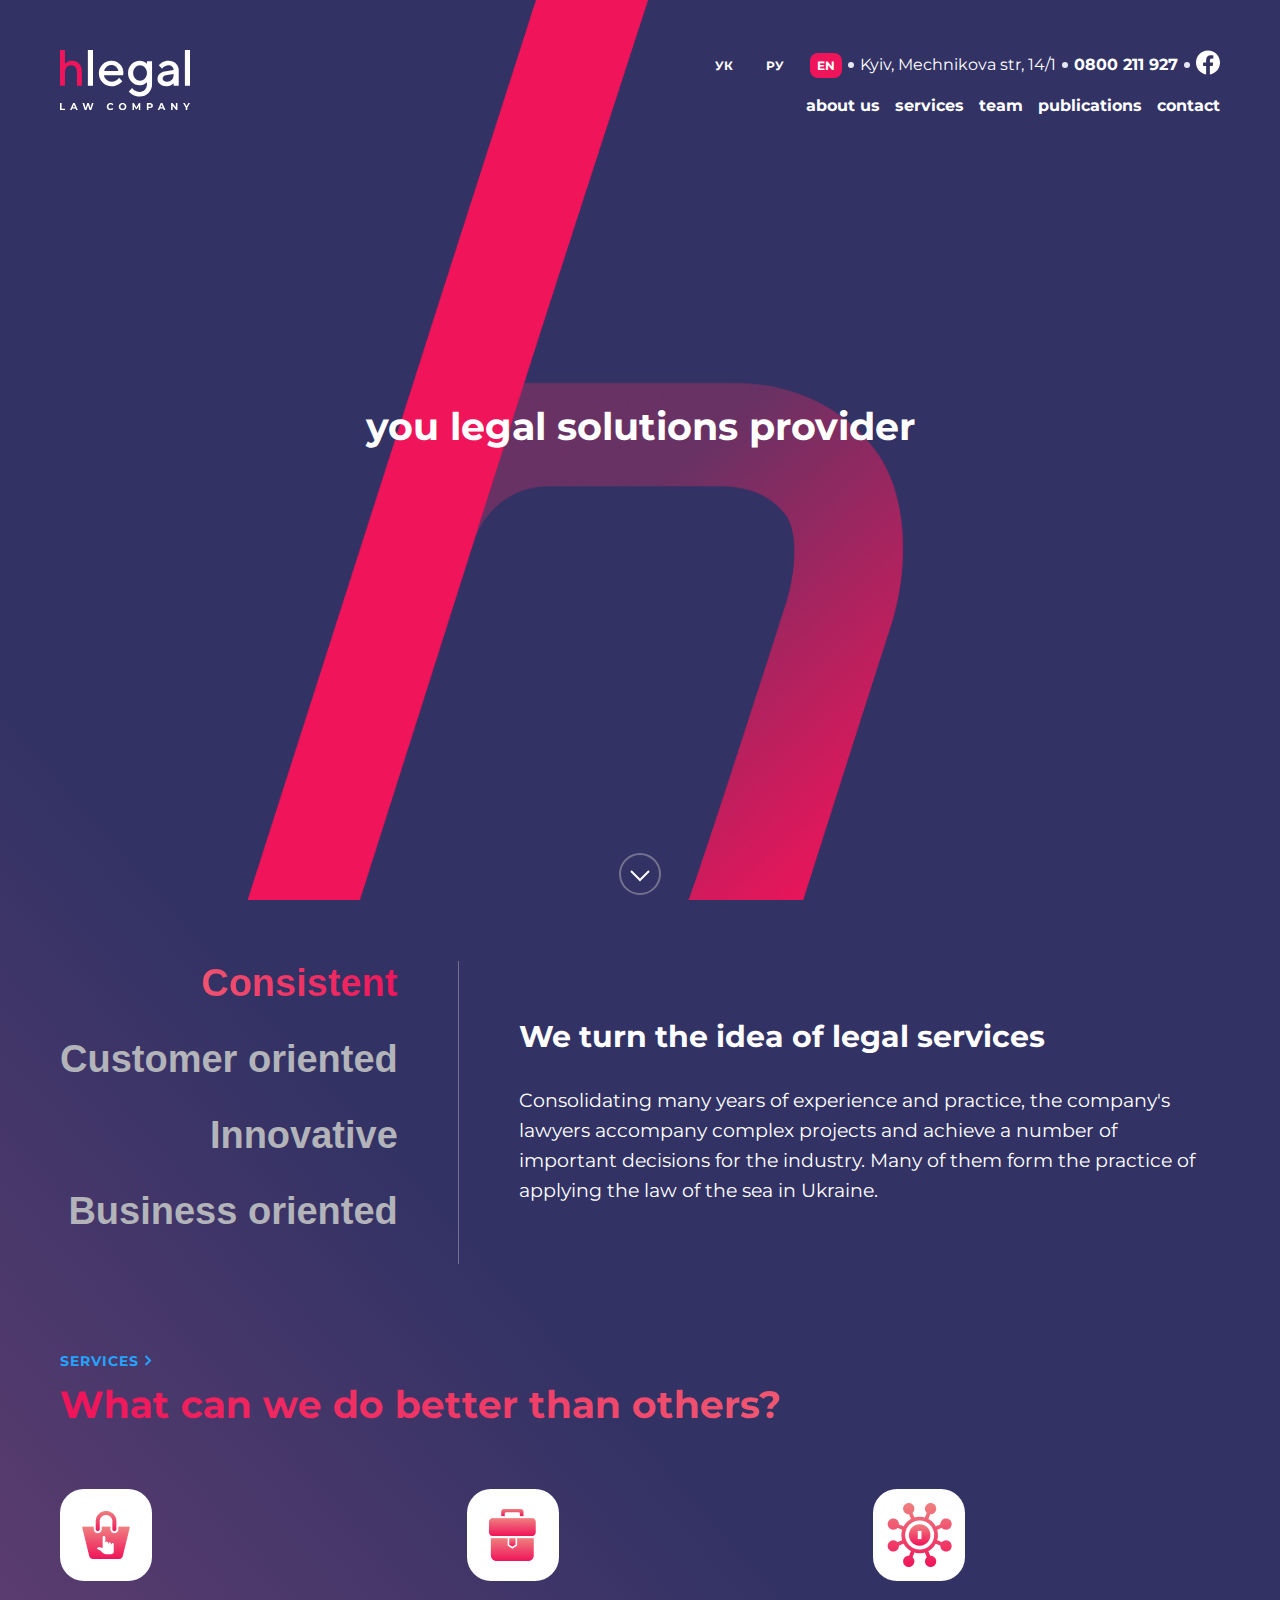
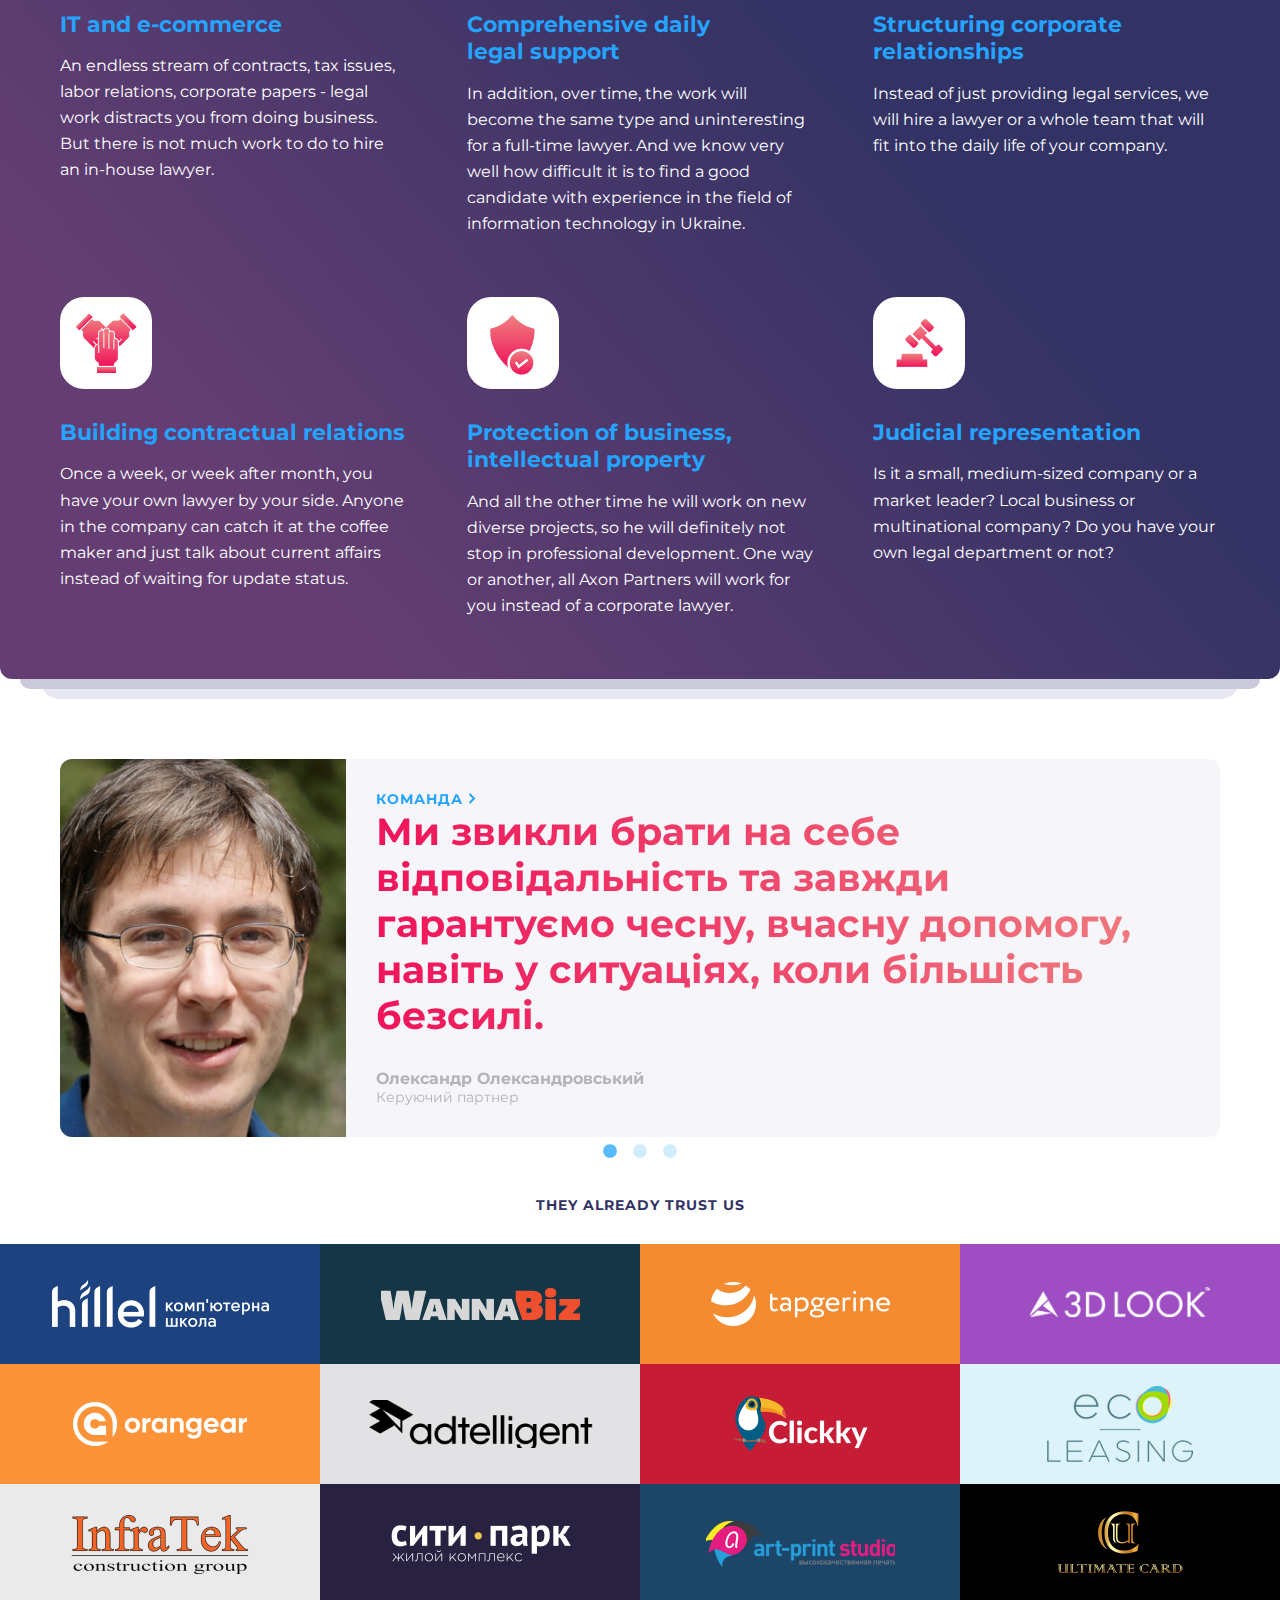
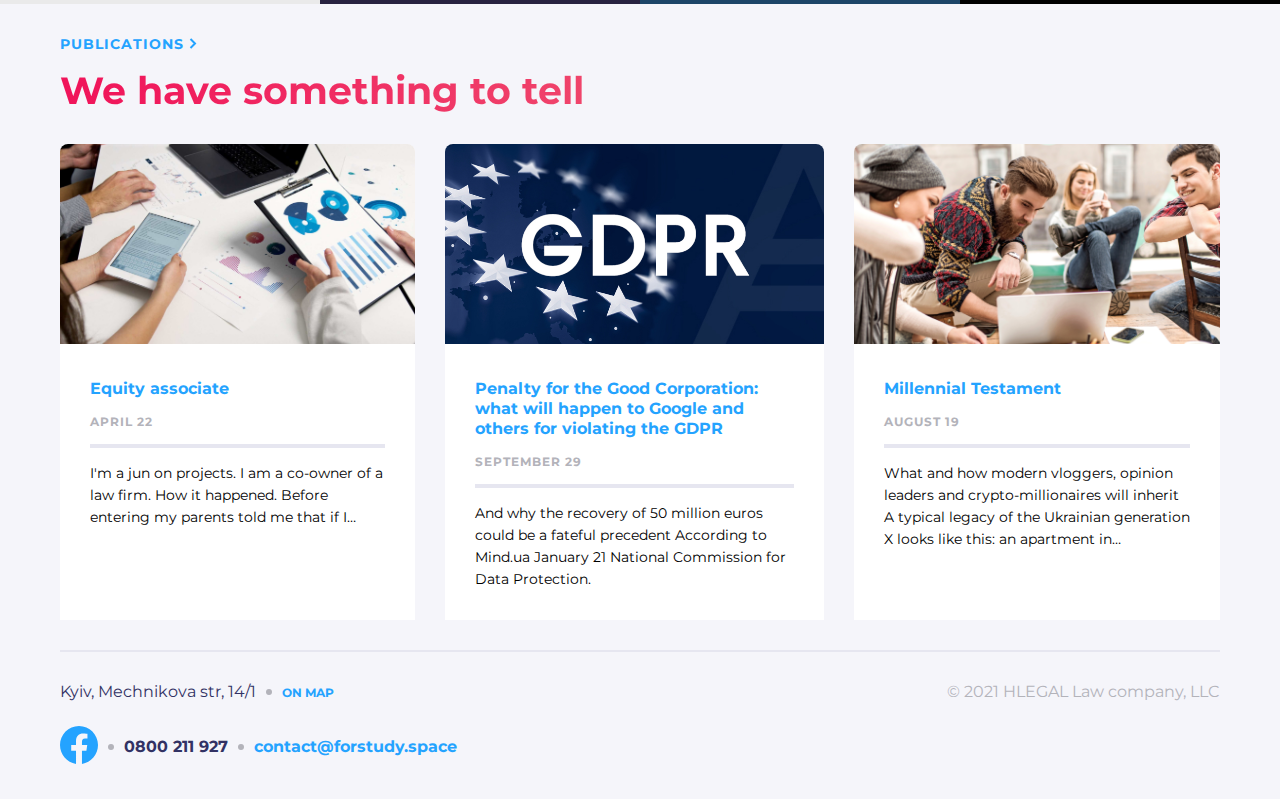
==== commit 3679bdaa: "home-work15" ====
--- a/index.html
+++ b/index.html
@@ -5,10 +5,11 @@
     <meta charset="UTF-8">
     <meta http-equiv="X-UA-Compatible" content="IE=edge">
     <meta name="viewport" content="width=device-width, initial-scale=1.0">
-    <title>Document</title>
+    <title>hlegal</title>
     <link rel="stylesheet" href="./assets/slick-1.8.1/slick/slick.css">
     <link rel="stylesheet" href="./assets/slick-1.8.1/slick/slick-theme.css">
     <link rel="stylesheet" href="./fonts/fonts.css">
+    <link rel="stylesheet" href="./css/reset.css">
     <link rel="stylesheet" href="./css/style.css">
     <link rel="stylesheet" href="./css/media.css">
     <script>
@@ -63,10 +64,10 @@
                         <nav class="second-menu">
                             <ul>
                                 <li><a href="#">about us</a></li>
-                                <li><a href="#">services</a></li>
+                                <li><a href="./pages/service.html">services</a></li>
                                 <li><a class="active-link" href="#">team</a></li>
                                 <li><a href="#">publications</a></li>
-                                <li> <a href="#">contact</a></li>
+                                <li> <a href="./pages/contact.html">contact</a></li>
                             </ul>
                         </nav>
                     </div>
@@ -74,21 +75,21 @@
             </div>
         </header>
         <div class="first-screen">
+            <span></span>
             <h1 class="title-center">you legal solutions provider</h1>
             <div class="tabs-link">
-                <a href="#tabs" onclick="scrollToElem(this)">
+                <a href="#tabs" class="link_circle" onclick="scrollToElem(this)">
                     <svg width="42" height="42" viewBox="0 0 42 42" fill="none" xmlns="http://www.w3.org/2000/svg">
-                        <g clip-path="url(#clip0_22728_11353)">
-                            <circle opacity="0.5" cx="21" cy="21" r="20" stroke="white" stroke-width="2" />
-                            <path d="M12 18L21 27L30 18" stroke="white" stroke-width="2" />
+                        <g clip-path="url(#clip0_22733_3960)">
+                            <circle opacity="0.5" cx="21" cy="21" r="20" stroke=" #b3b3ba" stroke-width="2" />
+                            <path d="M12 18L21 27L30 18" stroke="#ffffff" stroke-width="2" />
                         </g>
                         <defs>
-                            <clippath id="clip0_22728_11353">
+                            <clippath id="clip0_22733_3960">
                                 <rect width="42" height="42" fill="white" />
                             </clippath>
                         </defs>
                     </svg>
-
                 </a>
             </div>
         </div>
@@ -447,7 +448,6 @@
 
                 </div>
                 <div class="line_big"></div>
-
             </div>
         </div>
 
@@ -492,6 +492,7 @@
     <script src="https://cdn.jsdelivr.net/npm/bootstrap@5.0.2/dist/js/bootstrap.bundle.min.js"
         integrity="sha384-MrcW6ZMFYlzcLA8Nl+NtUVF0sA7MsXsP1UyJoMp4YLEuNSfAP+JcXn/tWtIaxVXM"
         crossorigin="anonymous"></script>
+    <script src="./js/script-slider.js"></script>
     <script src="./js/script.js"></script>
 </body>
 
--- a/css/style.css
+++ b/css/style.css
@@ -1,260 +1,9 @@
-:root {
-  --primary-color: #323264;
-  --second-color: #24a3ff;
-  --third-color: #f0145a;
-  --fourth-color: #b3b3ba;
-  --five-color: #f5f5fa;
-  --sixth-color: #e6e6f0;
-  --seventh-color: #ededf7;
-  --eighth-color: #ec6f5d;
-  --black-color: #000000;
-  --white-color: #ffffff;
-  /*---------color-logo--------------*/
-  --hillel-color: #1c4280;
-  --wannabiz-color: #143646;
-  --tapgerine-color: #f48b30;
-  --dlook-color: #9e4dc3;
-
-  --orangear-color: #fd9339;
-  --adtelligent-color: #e2e2e4;
-  --clickky-color: #c71c36;
-  --ecoleasing-color: #dcf3f9;
-
-  --infratek-color: #eaeaea;
-  --citipark-color: #282240;
-  --artprint-color: #1d4568;
-
-  --container-width: 1720px;
-}
-
-* {
-  margin: 0;
-  padding: 0;
-  box-sizing: border-box;
-}
-
-/* *,
-*::before,
-*::after {
-  box-sizing: border-box;
-} */
-
-a {
-  color: inherit;
-  text-decoration: none;
-}
-li {
-  list-style-type: none;
-}
-
-img {
-  max-width: 100%;
-}
-
-.container {
-  width: 100%;
-  max-width: calc(var(--container-width) + 2rem);
-  margin-left: auto;
-  margin-right: auto;
-  padding-left: 60px;
-  padding-right: 60px;
-}
-
-.container-big {
-  width: 100%;
-  max-width: calc(var(--container-width) + 2rem);
-  margin-left: auto;
-  margin-right: auto;
-  padding-left: 20px;
-  padding-right: 20px;
-}
-
-html {
-  height: 100%;
-  font-family: "Montserrat", sans-serif;
-  font-size: 16px;
-  line-height: 1.25;
-  font-weight: 700;
-  color: var(--white-color);
-}
-
-body {
-  margin: 0;
-  display: flex;
-  flex-direction: column;
-  min-height: 100vh;
-}
-
-main {
-  flex-grow: 1;
-}
-
-footer {
-  flex-shrink: 0;
-}
-/*--------------HEADER---------------------------------------------*/
-.gradient-wrapper {
-  background: linear-gradient(
-    228.57deg,
-    #323264 11.93%,
-    #323264 57.17%,
-    #643e72 87.46%
-  );
-  border-radius: 0px 0px 12px 12px;
-  position: relative;
-  margin-bottom: 80px;
-}
-
-.gradient-wrapper::before {
-  content: "";
-  display: block;
-  position: absolute;
-  top: calc(100% - 10px);
-  left: 20px;
-  height: 20px;
-  width: calc(100% - 40px);
-  border-radius: 20px;
-  background-color: #cacadb;
-  z-index: -1;
-}
-
-.gradient-wrapper::after {
-  content: "";
-  display: block;
-  position: absolute;
-  top: calc(100% - 10px);
-  left: 40px;
-  height: 40px;
-  width: calc(100% - 80px);
-  border-radius: 20px;
-  background-color: #e7e7f2;
-  z-index: -2;
-}
-
-.gradient-wrapper .header {
-  padding-top: 50px;
-  min-width: 100%;
-}
-
-.check {
-  display: none;
-}
-.wrap-header {
-  display: grid;
-  grid-template-areas:
-    "logo-header first-menu"
-    "logo-header burger-block";
-}
-.logo-header {
-  grid-area: logo-header;
-  display: flex;
-  align-items: flex-start;
-  gap: 4px;
-}
-.first-menu {
-  grid-area: first-menu;
-  display: flex;
-  align-items: center;
-  justify-content: flex-end;
-  gap: 6px;
-  margin-bottom: 16px;
-}
-
-.second-menu ul {
-  grid-area: second-menu;
-  display: flex;
-  justify-content: end;
-  gap: 15px;
-  color: var(--white-color);
-}
-
-.second-menu a {
-  position: relative;
-}
-
-/* a.active-link {
-  color: var(--third-color);
-} */
-
-/* .second-menu a.active-link::before {
-  content: "";
-  bottom: -2px;
-  left: 0;
-  position: absolute;
-  width: 100%;
-  height: 3px;
-  background-color: var(--third-color);
-} */
-
-.second-menu a::before {
-  content: "";
-  left: 0;
-  bottom: -2px;
-  position: absolute;
-  width: 0%;
-  height: 3px;
-  transition: 0.2s;
-}
-
-.second-menu a:hover::before {
-  width: 100%;
-  background-color: var(--white-color);
-}
-
-.second-menu a:hover {
-  color: var(--white-color);
-}
-
-.text-header {
-  font-size: 36px;
-  line-height: 1.22;
-  font-weight: 400;
-}
-
-.circle {
-  width: 6px;
-  height: 6px;
-  background: var(--sixth-color);
-  border-radius: 50%;
-}
-.nav-menu1 a {
-  font-size: 12px;
-  margin-left: 14px;
-  padding: 5px 7px;
-}
-/* .menu1-link {
-  padding: 5px 7px;
-} */
-.nav-menu1 a:hover {
-  background: var(--five-color);
-  border-radius: 8px;
-  color: var(--fourth-color);
-}
-
-a.activ-len {
-  background: var(--third-color);
-  color: var(--white-color);
-  padding: 5px 7px;
-  border-radius: 8px;
-}
-
-.adress-header {
-  font-weight: 400;
-}
-
-.logos-link:hover svg path {
-  fill: var(--third-color);
-  transition: all 0.2s linear;
-}
-
-a:hover {
-  color: var(--third-color);
-}
-
-.body.dark .header {
-  position: absolute;
-  top: 0;
-}
+@import url(../component/color.css);
+@import url(../template/section-card.css);
+@import url(../template/logo-partners.css);
+@import url(../template/gradient_header.css);
+@import url(../template/footer.css);
+@import url(../template/publication_block.css);
 
 /*---------------------FIRST-SCREEN-----------------------------------------------------------*/
 .first-screen {
@@ -263,25 +12,16 @@
   display: flex;
   align-items: center;
   flex-direction: column;
-  justify-content: center;
+  justify-content: space-between;
+}
+
+.link_circle:hover svg path {
+  stroke: var(--third-color);
 }
 
 .title-center {
-  padding-top: 477px;
-  padding-bottom: 405px;
   font-size: 38px;
-  margin: 0;
-}
-
-.tabs-link {
-  padding-bottom: 30px;
-}
-
-@media (max-width: 640px) {
-  .title-center {
-    max-width: 315px;
-    text-align: center;
-  }
+  line-height: 1.21;
 }
 /*---------------------SECTION-TABS-----------------------------------------------------------*/
 
@@ -290,17 +30,20 @@
   -webkit-background-clip: text;
   -webkit-text-fill-color: transparent;
   background-clip: text;
-  /* text-fill-color: transparent; */
 }
+
 .tab-pane {
   display: none;
 }
+
 .tab-pane.active {
   display: block;
 }
+
 .flex {
   display: flex;
 }
+
 .align-items-start {
   align-items: center;
   justify-content: center;
@@ -353,166 +96,6 @@
   max-width: 860px;
   margin-left: 60px;
 }
-
-.tabs-link :hover svg path {
-  stroke: var(--third-color);
-}
-@media (max-width: 960px) {
-  .nav-pills {
-    display: flex;
-    flex-direction: row;
-  }
-
-  .align-items-start {
-    align-items: flex-start;
-    justify-content: flex-start;
-    margin-top: 60px;
-    margin-bottom: 0;
-  }
-
-  .flex {
-    display: flex;
-    flex-direction: column;
-    justify-content: flex-start;
-  }
-
-  .line-tab {
-    width: 100%;
-    height: 4px;
-    background: rgba(255, 255, 255, 0.3);
-    margin: 60px 0;
-  }
-
-  .tab-content {
-    margin-left: 0;
-    margin-bottom: 60px;
-  }
-
-  .nav-link {
-    margin-bottom: 0px;
-    margin-right: 30px;
-  }
-
-  .wrap-tabs {
-    overflow-x: auto;
-    width: 100%;
-    margin-left: 60px;
-    margin-right: -60px;
-  }
-  .wrap-tabs {
-    -ms-overflow-style: none;
-    scrollbar-width: none;
-  }
-
-  .wrap-tabs::-webkit-scrollbar {
-    display: none;
-  }
-}
-
-@media (max-width: 640px) {
-  .wrap-tabs {
-    margin-left: 30px;
-    margin-right: -30px;
-  }
-
-  .nav-link {
-    font-weight: 700;
-    font-size: 30px;
-  }
-
-  .line-tab {
-    margin: 30px 0;
-  }
-
-  .titl-tab {
-    font-size: 20px;
-  }
-}
-
-/*-----------------------SECTION-CARD-------------------------------------------*/
-
-.services {
-  font-size: 14px;
-  letter-spacing: 1px;
-  text-transform: uppercase;
-  color: var(--second-color);
-}
-.link-cards:hover svg path {
-  color: var(--third-color);
-  stroke: var(--third-color);
-}
-.title-cards {
-  margin-top: 10px;
-  margin-bottom: 60px;
-  font-size: 38px;
-  background: linear-gradient(90.13deg, #f0145a 0.84%, #ef8080 99.96%);
-  -webkit-background-clip: text;
-  -webkit-text-fill-color: transparent;
-  background-clip: text;
-}
-
-.icon-card {
-  width: 92px;
-  height: 92px;
-  background: var(--white-color);
-  border-radius: 24px;
-  display: flex;
-  justify-content: center;
-  align-items: center;
-}
-
-.blok-card {
-  max-width: 493px;
-  margin-top: 30px;
-}
-
-.subtitle-card {
-  font-size: 22px;
-  margin: 0;
-  color: var(--second-color);
-}
-
-.text-card {
-  margin-top: 15px;
-  font-weight: 400;
-  font-size: 16px;
-  line-height: 1.63;
-}
-
-.headline {
-  max-width: 270px;
-}
-
-.wrapper-cards {
-  display: grid;
-  grid-template-columns: repeat(3, 1fr);
-  gap: 60px;
-  margin-bottom: 60px;
-}
-@media (max-width: 960px) {
-  .wrapper-cards {
-    display: grid;
-    grid-template-columns: repeat(2, 1fr);
-    gap: 60px;
-    margin-bottom: 60px;
-  }
-}
-
-@media (max-width: 640px) {
-  .title-cards {
-    margin-top: 10px;
-    margin-bottom: 30px;
-    font-size: 30px;
-  }
-
-  .wrapper-cards {
-    display: grid;
-    grid-template-columns: repeat(1, 1fr);
-    gap: 30px;
-    margin-bottom: 60px;
-  }
-}
-
 /*--------------------teamSlider--------------------------------------------------------------*/
 .team_img {
   width: 400px;
@@ -549,6 +132,7 @@
   /* text-fill-color: transparent; */
   margin-bottom: 30px;
 }
+
 .name_team {
   color: var(--fourth-color);
 }
@@ -581,318 +165,3 @@
   opacity: 0.75;
   color: var(--second-color);
 }
-@media (max-width: 960px) {
-  .team_img {
-    width: 100%;
-    height: 500px;
-    border-radius: 12px 12px 0px 0px;
-  }
-  .card_team {
-    display: flex;
-    flex-direction: column;
-  }
-
-  .text_team {
-    border-radius: 0 0 12px 12px;
-  }
-}
-@media (max-width: 640px) {
-  .title_team {
-    font-size: 30px;
-  }
-}
-/*-----------------------LOGO-PARTNERS-------------------------------------------*/
-.titie-partners {
-  font-size: 14px;
-  line-height: 1.21;
-  letter-spacing: 1px;
-  text-transform: uppercase;
-  color: var(--primary-color);
-  text-align: center;
-  margin-bottom: 30px;
-  margin-top: 60px;
-}
-.wrap-logo {
-  display: grid;
-  grid-template-columns: repeat(4, 1fr);
-  margin-bottom: 60px;
-}
-
-.logo-img {
-  height: 120px;
-  display: flex;
-  justify-content: center;
-  align-items: center;
-}
-
-.hillel {
-  background-color: var(--hillel-color);
-  border-radius: 12px 0 0 0;
-}
-
-.wannabiz {
-  background-color: var(--wannabiz-color);
-}
-
-.tapgerine {
-  background-color: var(--tapgerine-color);
-}
-
-.dlook {
-  background-color: var(--dlook-color);
-  border-radius: 0 12px 0 0;
-}
-
-.orangear {
-  background-color: var(--orangear-color);
-}
-
-.adtelligent {
-  background-color: var(--adtelligent-color);
-}
-
-.clickky {
-  background-color: var(--clickky-color);
-}
-
-.ecoleasing {
-  background-color: var(--ecoleasing-color);
-}
-
-.infatek {
-  background-color: var(--infratek-color);
-  border-radius: 0 0 0 12px;
-}
-
-.citipark {
-  background-color: var(--citipark-color);
-}
-
-.artprint {
-  background-color: var(--artprint-color);
-}
-
-.ultimate {
-  background-color: var(--black-color);
-  border-radius: 0 0 12px 0;
-}
-
-@media (max-width: 1440px) {
-  .container-big {
-    padding-left: 0px;
-    padding-right: 0px;
-  }
-
-  .hillel {
-    background-color: var(--hillel-color);
-    border-radius: 0;
-  }
-  .infatek {
-    background-color: var(--infratek-color);
-    border-radius: 0;
-  }
-
-  .dlook {
-    background-color: var(--dlook-color);
-    border-radius: 0;
-  }
-
-  .ultimate {
-    background-color: var(--black-color);
-    border-radius: 0;
-  }
-
-  .wrap-logo {
-    margin-bottom: 0px;
-  }
-}
-@media (max-width: 960px) {
-  .wrap-logo {
-    display: grid;
-    grid-template-columns: repeat(3, 1fr);
-  }
-}
-@media (max-width: 640px) {
-  .wrap-logo {
-    display: grid;
-    grid-template-columns: repeat(1, 1fr);
-    height: 720px;
-    overflow-y: auto;
-  }
-
-  .wrap-logo {
-    -ms-overflow-style: none;
-    scrollbar-width: none;
-  }
-
-  .wrap-logo::-webkit-scrollbar {
-    display: none;
-  }
-}
-/*--------------publication_block---------------------------------------------*/
-.publication_block {
-  background-color: var(--five-color);
-  padding-top: 30px;
-}
-
-.title_publication {
-  font-size: 38px;
-  line-height: 1.21;
-  background: linear-gradient(90.13deg, #f0145a 0.84%, #ef8080 99.96%);
-  -webkit-background-clip: text;
-  -webkit-text-fill-color: transparent;
-  background-clip: text;
-  margin-bottom: 30px;
-  margin-top: 14px;
-}
-
-.publication_card {
-  background-color: var(--white-color);
-  border-radius: 8px 8px 0px 0px;
-}
-
-.publication_block_text {
-  display: flex;
-  flex-direction: column;
-  gap: 15px;
-  padding: 30px;
-}
-.publication_img {
-  height: 200px;
-  width: 100%;
-  object-fit: cover;
-  border-radius: 8px 8px 0px 0px;
-}
-.publication_subject {
-  color: var(--second-color);
-}
-
-.publication_data {
-  font-weight: 700;
-  font-size: 12px;
-  line-height: 1.25;
-  letter-spacing: 1px;
-  text-transform: uppercase;
-  color: var(--fourth-color);
-}
-
-.line_small {
-  height: 4px;
-  width: 100%;
-  background-color: var(--sixth-color);
-}
-
-.publication_text {
-  font-weight: 400;
-  font-size: 14px;
-  line-height: 1.57;
-  color: var(--black-color);
-}
-
-/* .wrap-publication {
-  display: grid;
-  grid-template-columns: repeat(3, 1fr);
-  gap: 30px;
-} */
-
-.wrap-publication {
-  display: grid;
-  grid-template-areas: "card_one card_two card_three";
-  gap: 30px;
-}
-.card_one {
-  grid-area: card_one;
-}
-
-.card_two {
-  grid-area: card_two;
-}
-
-.card_three {
-  grid-area: card_three;
-}
-
-.line_big {
-  height: 2px;
-  width: 100%;
-  background-color: var(--sixth-color);
-  margin-top: 30px;
-}
-
-@media (max-width: 960px) {
-  .wrap-publication {
-    display: grid;
-    grid-template-areas:
-      "card_one card_two"
-      "card_three card_three";
-    gap: 30px;
-  }
-}
-
-@media (max-width: 640px) {
-  .wrap-publication {
-    display: grid;
-    grid-template-areas:
-      "card_one "
-      "card_two"
-      "card_three";
-    gap: 30px;
-    margin-bottom: 30px;
-  }
-}
-/*--------------FOOTER---------------------------------------------*/
-.footer {
-  padding-top: 30px;
-  padding-bottom: 30px;
-  background: var(--five-color);
-}
-
-.circle-footer {
-  background: var(--fourth-color);
-}
-
-.gen-footer {
-  display: flex;
-  align-items: center;
-  gap: 10px;
-  margin-bottom: 23.5px;
-}
-
-.adress-footer {
-  font-weight: 400;
-  color: var(--primary-color);
-}
-
-.geolocation {
-  text-transform: uppercase;
-  font-size: 12px;
-  color: var(--second-color);
-}
-
-.contakt-footer {
-  display: flex;
-  align-items: center;
-  gap: 10px;
-}
-
-.email-footer {
-  color: var(--second-color);
-}
-
-.llc {
-  font-weight: 400;
-  color: var(--fourth-color);
-}
-
-.tel-footer {
-  color: var(--primary-color);
-}
-
-.wrap-footer {
-  display: flex;
-  justify-content: space-between;
-}
-
-.logos-link2:hover svg path {
-  fill: var(--third-color);
-}
--- a/css/media.css
+++ b/css/media.css
@@ -1,248 +1,117 @@
-@media (max-width: 960px) {
-  .wrap-header {
-    display: grid;
-    grid-template-areas:
-      " first-menu"
-      "logo-header"
-      "second-menu";
-  }
-
-  .first-menu {
-    justify-content: flex-start;
-    margin-bottom: 35px;
-  }
-
-  .nav-menu1 a {
-    margin-left: 0;
-    margin-right: 14px;
-  }
-
-  .logo-header {
-    margin-bottom: 30px;
-  }
-
-  .second-menu ul {
-    justify-content: flex-start;
-    padding: 0;
-  }
-  .wrap-footer {
-    display: flex;
-    flex-direction: column;
-    align-items: center;
-  }
-
-  .llc {
-    margin-top: 30px;
-  }
+@media (max-width: 1266px) {
   /*---------------------FIRST-SCREEN-----------------------------------------------------------*/
   .first-screen {
     background-size: cover;
   }
 }
 
-@media (max-width: 640px) {
-  .wrap-header {
-    display: grid;
-    grid-template-areas:
-      " first-menu first-menu"
-      "logo-header burger-block";
+@media (max-width: 960px) {
+  /*---------------------SECTION-TABS-----------------------------------------------------------*/
+  .nav-pills {
+    display: flex;
+    flex-direction: row;
   }
 
-  .burger-ckeck {
-    grid-area: burger-ckeck;
-    display: flex;
-    justify-content: flex-end;
-    align-items: center;
-  }
-
-  .circle {
-    display: none;
-  }
-
-  .header {
-    padding-top: 0;
-  }
-  .adress-header {
-    display: none;
-  }
-  .logos-link {
-    display: none;
-  }
-
-  .first-menu {
-    justify-content: space-between;
-    padding: 12px 30px;
-    background: rgba(245, 245, 250, 0.2);
-    margin: 0 -30px 15px;
-  }
-
-  .check {
-    width: 32px;
-    height: 32px;
-    position: absolute;
-    right: 0;
-    top: 50px;
-    z-index: 3;
-    opacity: 0;
-    display: block;
-  }
-
-  .burger {
-    /* margin-top: 15px; */
-    width: 32px;
-    height: 32px;
-    position: absolute;
-    right: 0;
-    top: 50px;
-    padding: 0 7px;
-    z-index: 2;
-  }
-
-  .burger span {
-    display: inline-block;
-    width: 18px;
-    height: 2px;
-    background-color: var(--white-color);
-    position: absolute;
-    transition: all 0.3s linear;
-    opacity: 1;
-  }
-
-  .check:active ~ .burger {
-    background-color: var(--sixth-color);
-    border-radius: 8px;
-  }
-
-  .burger span:first-child {
-    top: 10px;
-  }
-  .burger span:nth-child(2),
-  .burger span:nth-child(3) {
-    top: 15px;
-  }
-  .burger span:last-child {
-    top: 20px;
-  }
-  .second-menu {
-    padding: 40px 10px;
-    text-align: center;
-    background-color: rgb(50, 50, 100, 0.7);
-    position: fixed;
-    font-size: 24px;
-    inset: 0;
-    z-index: 1;
-    top: 100%;
-    transition: all 0.4s linear;
-  }
-
-  .second-menu ul {
-    flex-direction: column;
-    background-color: #ffffff;
-    border-radius: 1rem;
-    gap: 15px;
-    padding: 1rem;
-    transition: all 0.4s linear;
-    border-radius: 12px;
-    height: 100%;
-    transform: translateY(100%);
-    padding-top: 65px;
-  }
-
-  .second-menu ul li {
-    background-color: var(--five-color);
-    border-radius: 12px;
-    padding: 7px 0;
-    color: var(--second-color);
-  }
-
-  .wrap-header {
-    position: relative;
-  }
-
-  .second-menu a::before {
-    content: none;
-  }
-  .second-menu a:hover::before {
-    background: none;
-  }
-
-  .second-menu a.active-link::before {
-    content: none;
-  }
-  .check:checked ~ .second-menu {
-    display: flex;
-    flex-direction: column;
-    top: 0;
-  }
-
-  .check:checked ~ .second-menu ul li:active {
-    background-color: var(--sixth-color);
-  }
-
-  .check:checked ~ .second-menu ul {
-    transform: translateY(0%);
-  }
-  .check:checked ~ .burger span:first-child {
-    top: -10px;
-    opacity: 0;
-    background-color: var(--eighth-color);
-  }
-  .check:checked ~ .burger span:nth-child(2) {
-    transform: rotate(45deg);
-    background-color: var(--eighth-color);
-  }
-  .check:checked ~ .burger span:nth-child(3) {
-    transform: rotate(-45deg);
-    background-color: var(--eighth-color);
-  }
-
-  .check:checked ~ .burger span:last-child {
-    top: 40px;
-    opacity: 0;
-    background-color: var(--eighth-color);
-  }
-
-  .logo-header {
+  .align-items-start {
+    align-items: flex-start;
+    justify-content: flex-start;
+    margin-top: 60px;
     margin-bottom: 0;
   }
 
-  .logo {
-    max-width: 69px;
-  }
-  .slash {
-    max-width: 11.6px;
+  .flex {
+    display: flex;
+    flex-direction: column;
+    justify-content: flex-start;
   }
 
-  .text-header {
-    font-size: 20px;
+  .line-tab {
+    width: 100%;
+    height: 4px;
+    background: rgba(255, 255, 255, 0.3);
+    margin: 60px 0;
   }
 
-  .container {
+  .tab-content {
+    margin-left: 0;
+    margin-bottom: 60px;
+  }
+
+  .nav-link {
+    margin-bottom: 0px;
+    margin-right: 30px;
+  }
+
+  .wrap-tabs {
+    overflow-x: auto;
+    width: calc(100% + 120px);
+    margin-left: -60px;
+    margin-right: -60px;
+    padding-left: 60px;
+    padding-right: 60px;
+  }
+
+  .wrap-tabs {
+    -ms-overflow-style: none;
+    scrollbar-width: none;
+  }
+
+  .wrap-tabs::-webkit-scrollbar {
+    display: none;
+  }
+  /*--------------------teamSlider--------------------------------------------------------------*/
+  .team_img {
+    width: 100%;
+    height: 500px;
+    border-radius: 12px 12px 0px 0px;
+  }
+  .card_team {
+    display: flex;
+    flex-direction: column;
+  }
+
+  .text_team {
+    border-radius: 0 0 12px 12px;
+  }
+}
+
+@media (max-width: 640px) {
+  /*---------------------FIRST-SCREEN-----------------------------------------------------------*/
+  .title-center {
+    max-width: 315px;
+    text-align: center;
+  }
+
+  .first-screen {
+    min-height: fit-content;
+    aspect-ratio: 375/600;
+  }
+  /*---------------------SECTION-TABS-----------------------------------------------------------*/
+  .wrap-tabs {
+    width: calc(100% + 60px);
+    margin-left: -30px;
+    margin-right: -30px;
     padding-left: 30px;
     padding-right: 30px;
   }
 
-  .wrapp-info {
-    gap: 30px;
+  .nav-link {
+    font-weight: 700;
+    font-size: 30px;
   }
 
-  .gen-footer {
-    flex-direction: column;
+  .line-tab {
+    margin: 30px 0;
   }
-  .contakt-footer {
-    flex-direction: column;
+
+  .titl-tab {
+    font-size: 20px;
+  }
+  /*--------------------teamSlider--------------------------------------------------------------*/
+  .title_team {
+    font-size: 30px;
   }
   body.lock {
     overflow: hidden;
   }
-
-  .first-screen {
-    min-height: initial;
-    aspect-ratio: 375/600;
-  }
-
-  .gradient-wrapper .header {
-    padding-top: 0;
-    min-width: 100%;
-  }
 }
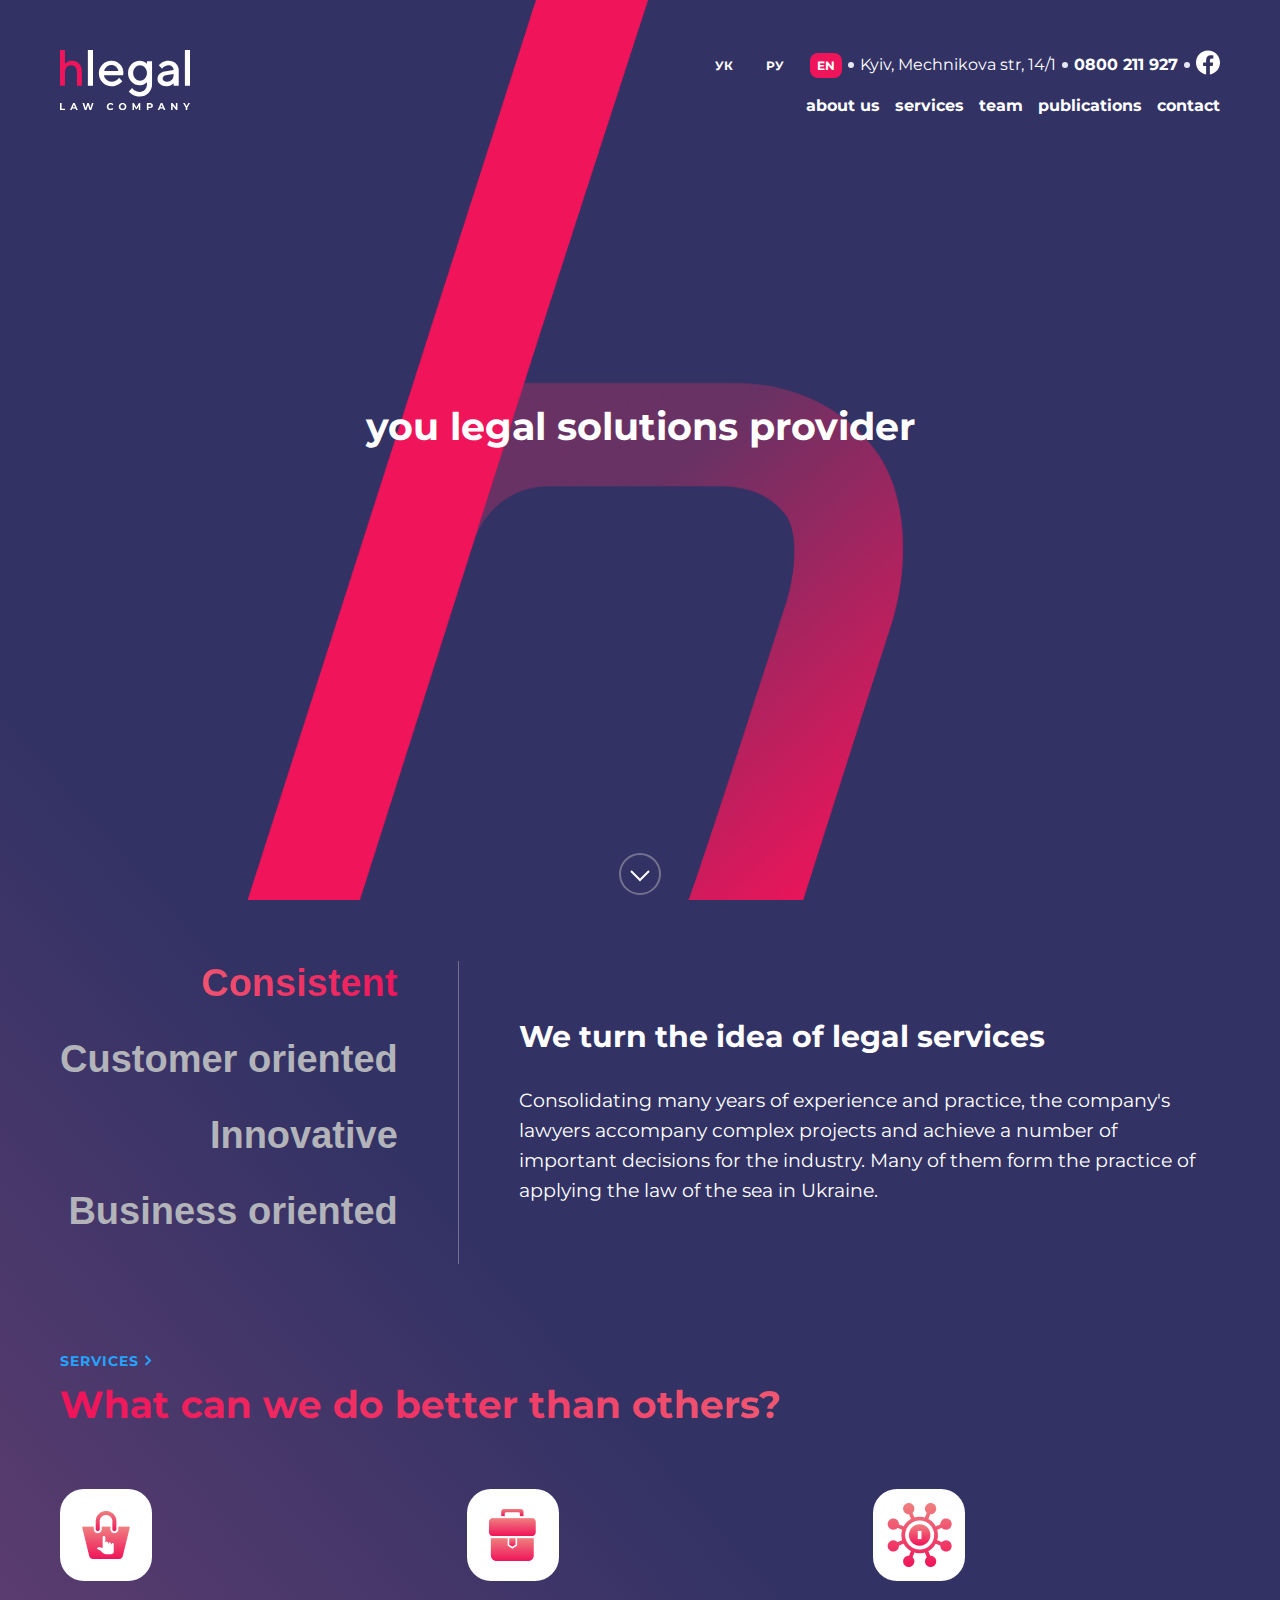
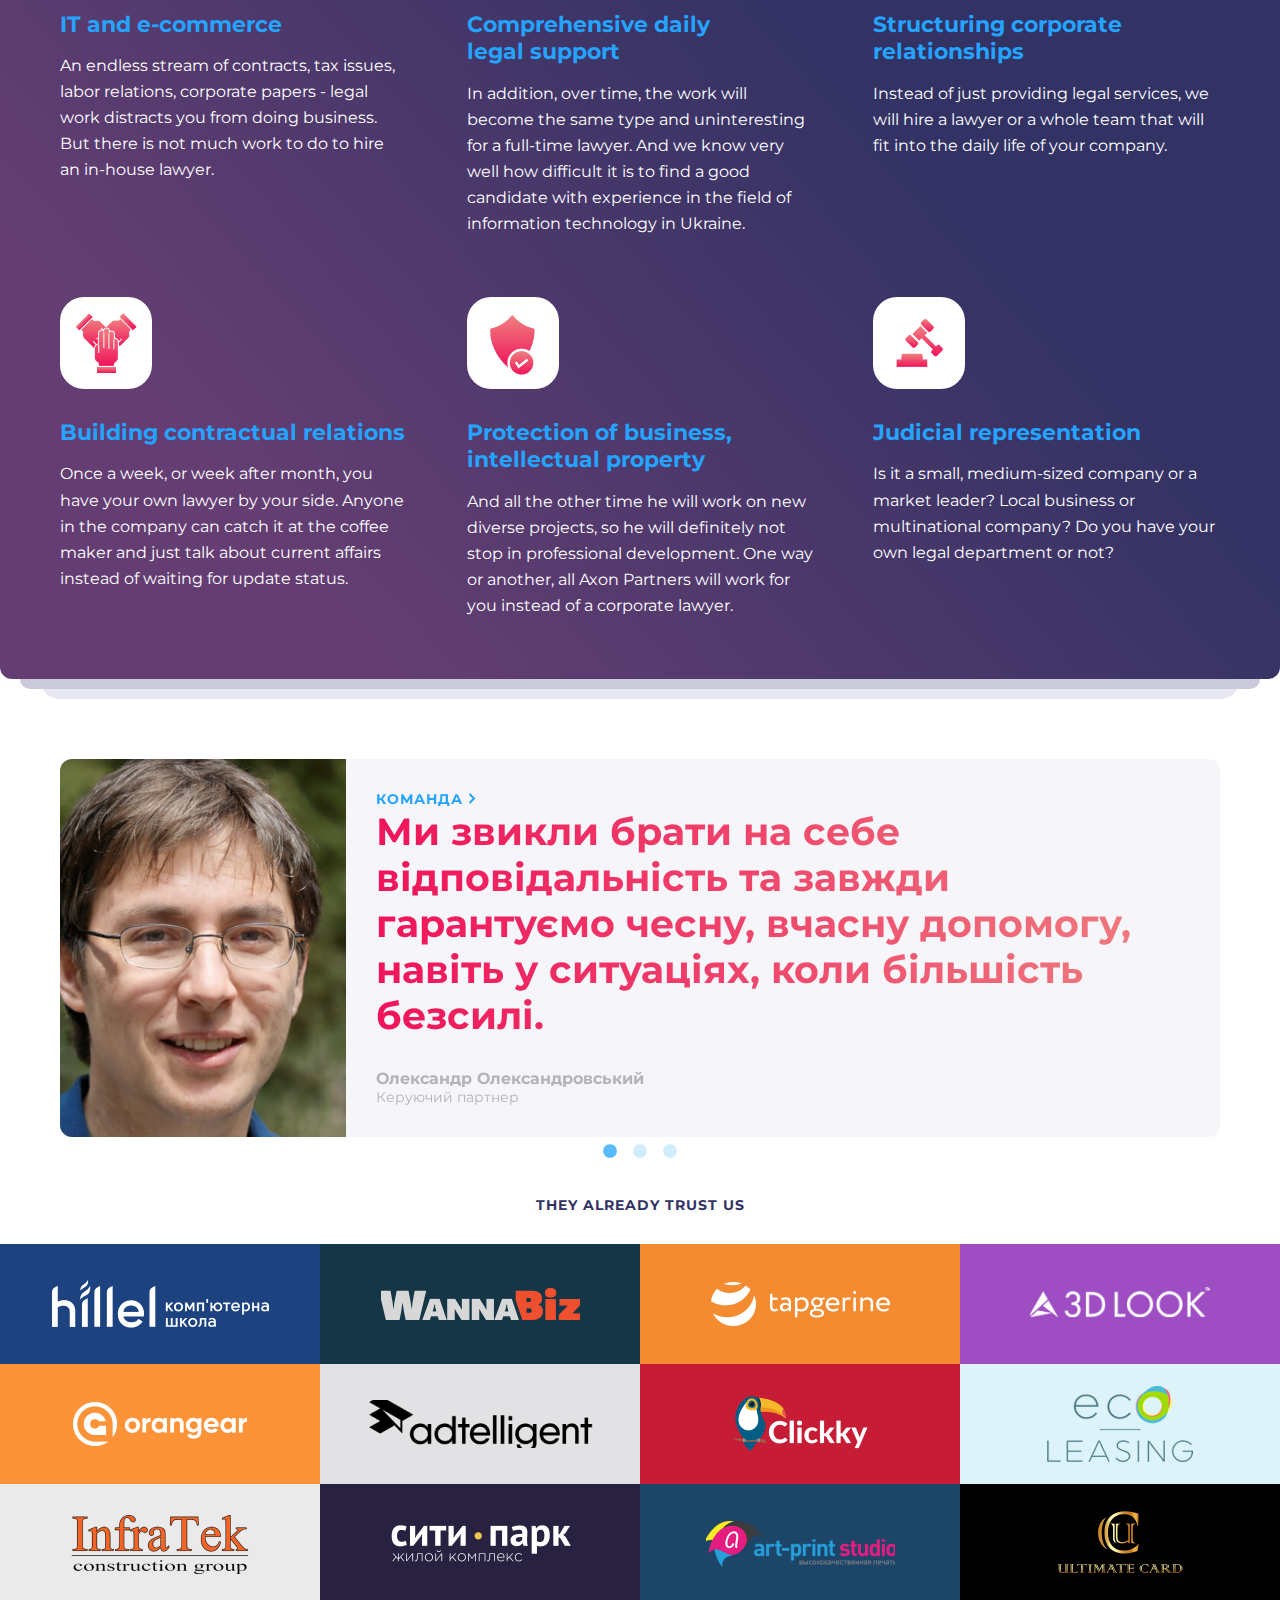
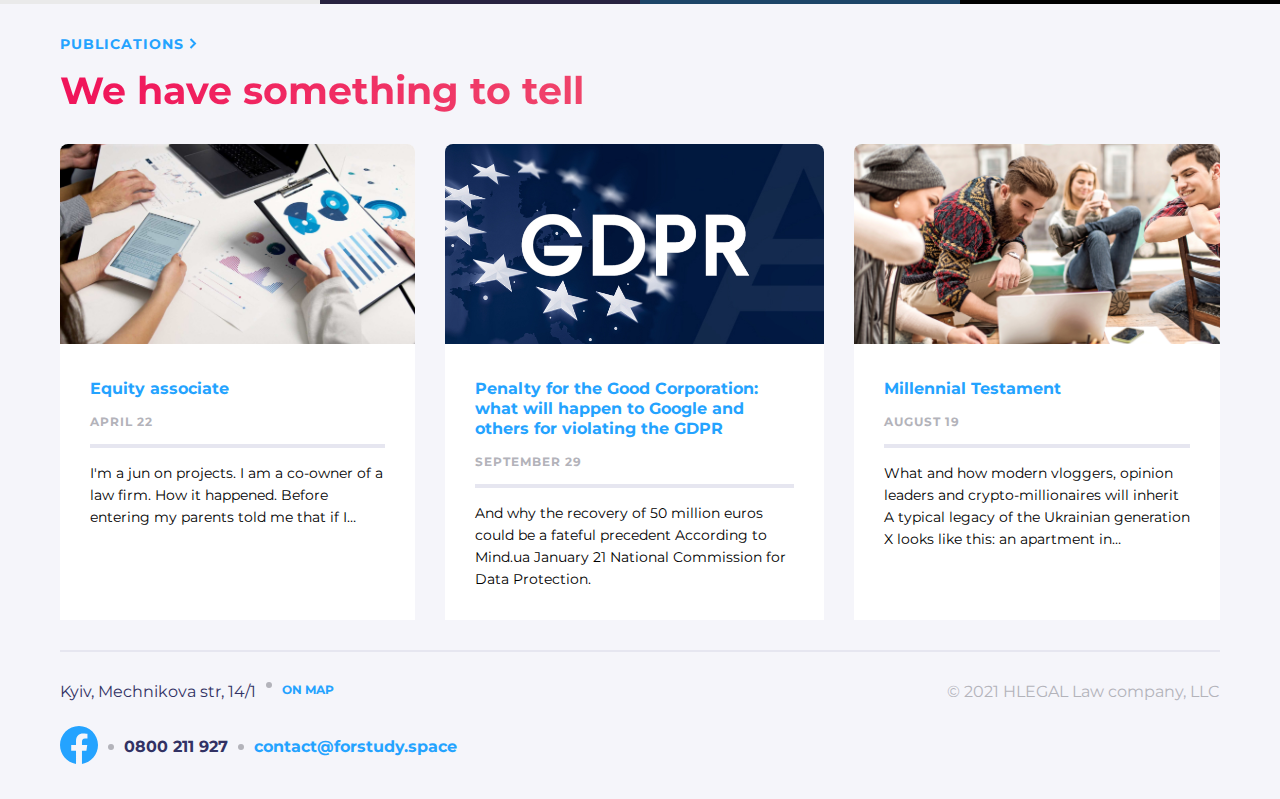
==== commit cea54d68: "home-work15" ====
--- a/index.html
+++ b/index.html
@@ -78,11 +78,12 @@
             <span></span>
             <h1 class="title-center">you legal solutions provider</h1>
             <div class="tabs-link">
-                <a href="#tabs" class="link_circle" onclick="scrollToElem(this)">
+                <a href="#tabs" class="link_circle_tabs" onclick="scrollToElem(this)">
                     <svg width="42" height="42" viewBox="0 0 42 42" fill="none" xmlns="http://www.w3.org/2000/svg">
                         <g clip-path="url(#clip0_22733_3960)">
-                            <circle opacity="0.5" cx="21" cy="21" r="20" stroke=" #b3b3ba" stroke-width="2" />
-                            <path d="M12 18L21 27L30 18" stroke="#ffffff" stroke-width="2" />
+                            <circle class="red" opacity="0.5" cx="21" cy="21" r="20" stroke=" #b3b3ba"
+                                stroke-width="2" />
+                            <path class="red" d="M12 18L21 27L30 18" stroke="#ffffff" stroke-width="2" />
                         </g>
                         <defs>
                             <clippath id="clip0_22733_3960">
--- a/css/style.css
+++ b/css/style.css
@@ -2,10 +2,10 @@
 @import url(../template/section-card.css);
 @import url(../template/logo-partners.css);
 @import url(../template/gradient_header.css);
-@import url(../template/footer.css);
 @import url(../template/publication_block.css);
 
 /*---------------------FIRST-SCREEN-----------------------------------------------------------*/
+
 .first-screen {
   min-height: 100vh;
   background: url(../image/Symbol.png) no-repeat center/contain;
@@ -95,6 +95,10 @@
 .tab-content {
   max-width: 860px;
   margin-left: 60px;
+}
+.link_circle_tabs:hover circle.red,
+.link_circle_tabs:hover path.red {
+  stroke: #f0145a;
 }
 /*--------------------teamSlider--------------------------------------------------------------*/
 .team_img {
@@ -165,3 +169,74 @@
   opacity: 0.75;
   color: var(--second-color);
 }
+/*---------------------------------------*/
+.footer {
+  padding-top: 30px;
+  padding-bottom: 30px;
+  background: var(--five-color);
+}
+
+.circle-footer {
+  background: var(--fourth-color);
+}
+
+.gen-footer {
+  display: flex;
+  /* align-items: center; */
+
+  gap: 10px;
+  margin-bottom: 23.5px;
+}
+
+.adress-footer {
+  font-weight: 400;
+  color: var(--primary-color);
+}
+
+.geolocation {
+  text-transform: uppercase;
+  font-size: 12px;
+  color: var(--second-color);
+}
+
+.contakt-footer {
+  display: flex;
+  align-items: center;
+  gap: 10px;
+}
+
+.email-footer {
+  color: var(--second-color);
+}
+
+.llc {
+  font-weight: 400;
+  color: var(--fourth-color);
+}
+
+.tel-footer {
+  color: var(--primary-color);
+}
+
+.logos-link2:hover svg path {
+  fill: var(--third-color);
+}
+
+.wrap-footer {
+  display: grid;
+  grid-template-areas:
+    "gen-footer right-footer"
+    "contakt-footer contakt-footer";
+  justify-content: space-between;
+}
+
+.gen-footer {
+  grid-area: gen-footer;
+}
+.right-footer {
+  grid-area: right-footer;
+}
+
+.contakt-footer {
+  grid-area: contakt-footer;
+}
--- a/css/media.css
+++ b/css/media.css
@@ -7,6 +7,24 @@
 
 @media (max-width: 960px) {
   /*---------------------SECTION-TABS-----------------------------------------------------------*/
+  .wrap-footer {
+    display: grid;
+    grid-template-areas:
+      "gen-footer right-footer"
+      "contakt-footer contakt-footer";
+  }
+
+  .gen-footer {
+    grid-area: gen-footer;
+  }
+  .right-footer {
+    grid-area: right-footer;
+  }
+
+  .contakt-footer {
+    grid-area: contakt-footer;
+  }
+
   .nav-pills {
     display: flex;
     flex-direction: row;
@@ -111,7 +129,35 @@
   .title_team {
     font-size: 30px;
   }
+
   body.lock {
     overflow: hidden;
   }
 }
+
+@media (max-width: 640px) {
+  /*----------------footer--------------------------------------------*/
+  .wrap-footer {
+    display: grid;
+    grid-template-areas:
+      "gen-footer "
+      "contakt-footer"
+      "right-footer";
+    align-items: center;
+    justify-content: center;
+  }
+
+  .gen-footer {
+    display: flex;
+    align-items: center;
+    justify-content: center;
+    flex-direction: column;
+  }
+  .contakt-footer {
+    display: flex;
+    align-items: center;
+    flex-direction: column;
+    gap: 10px;
+    margin-bottom: 30px;
+  }
+}
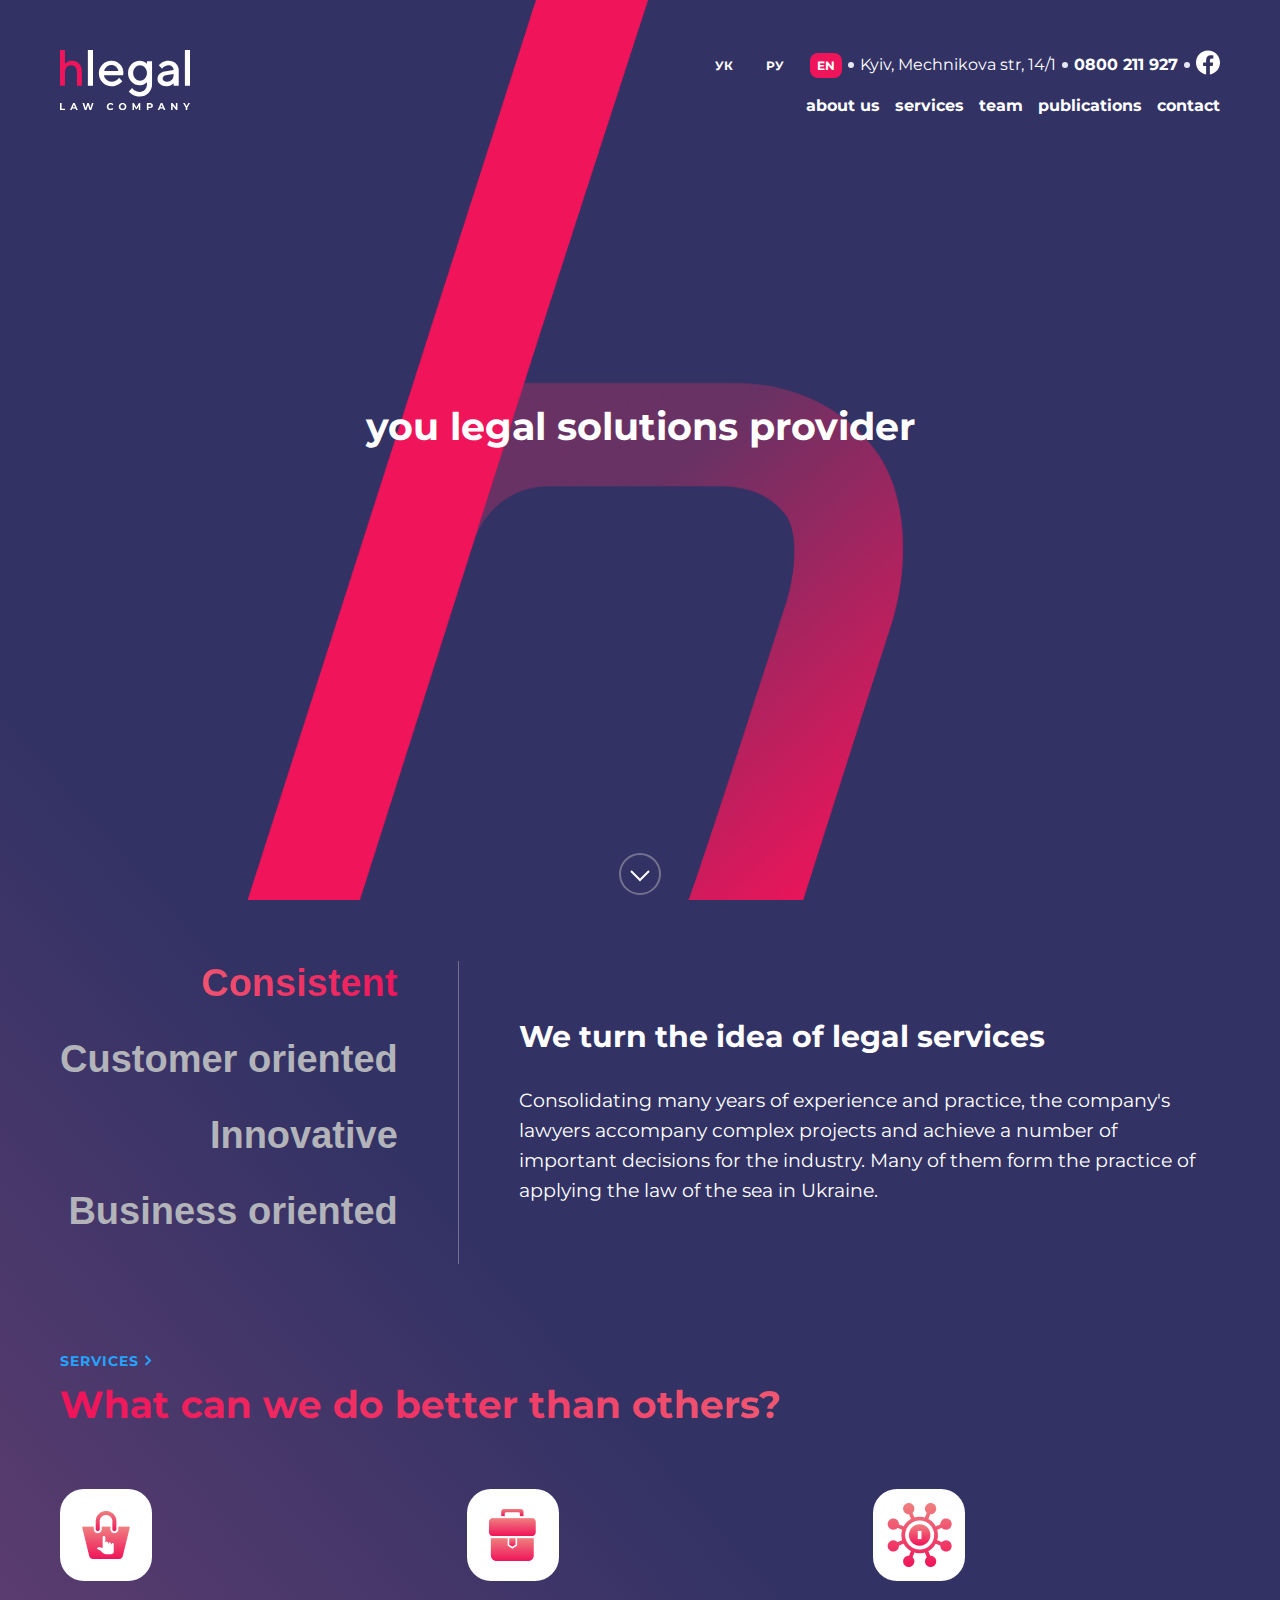
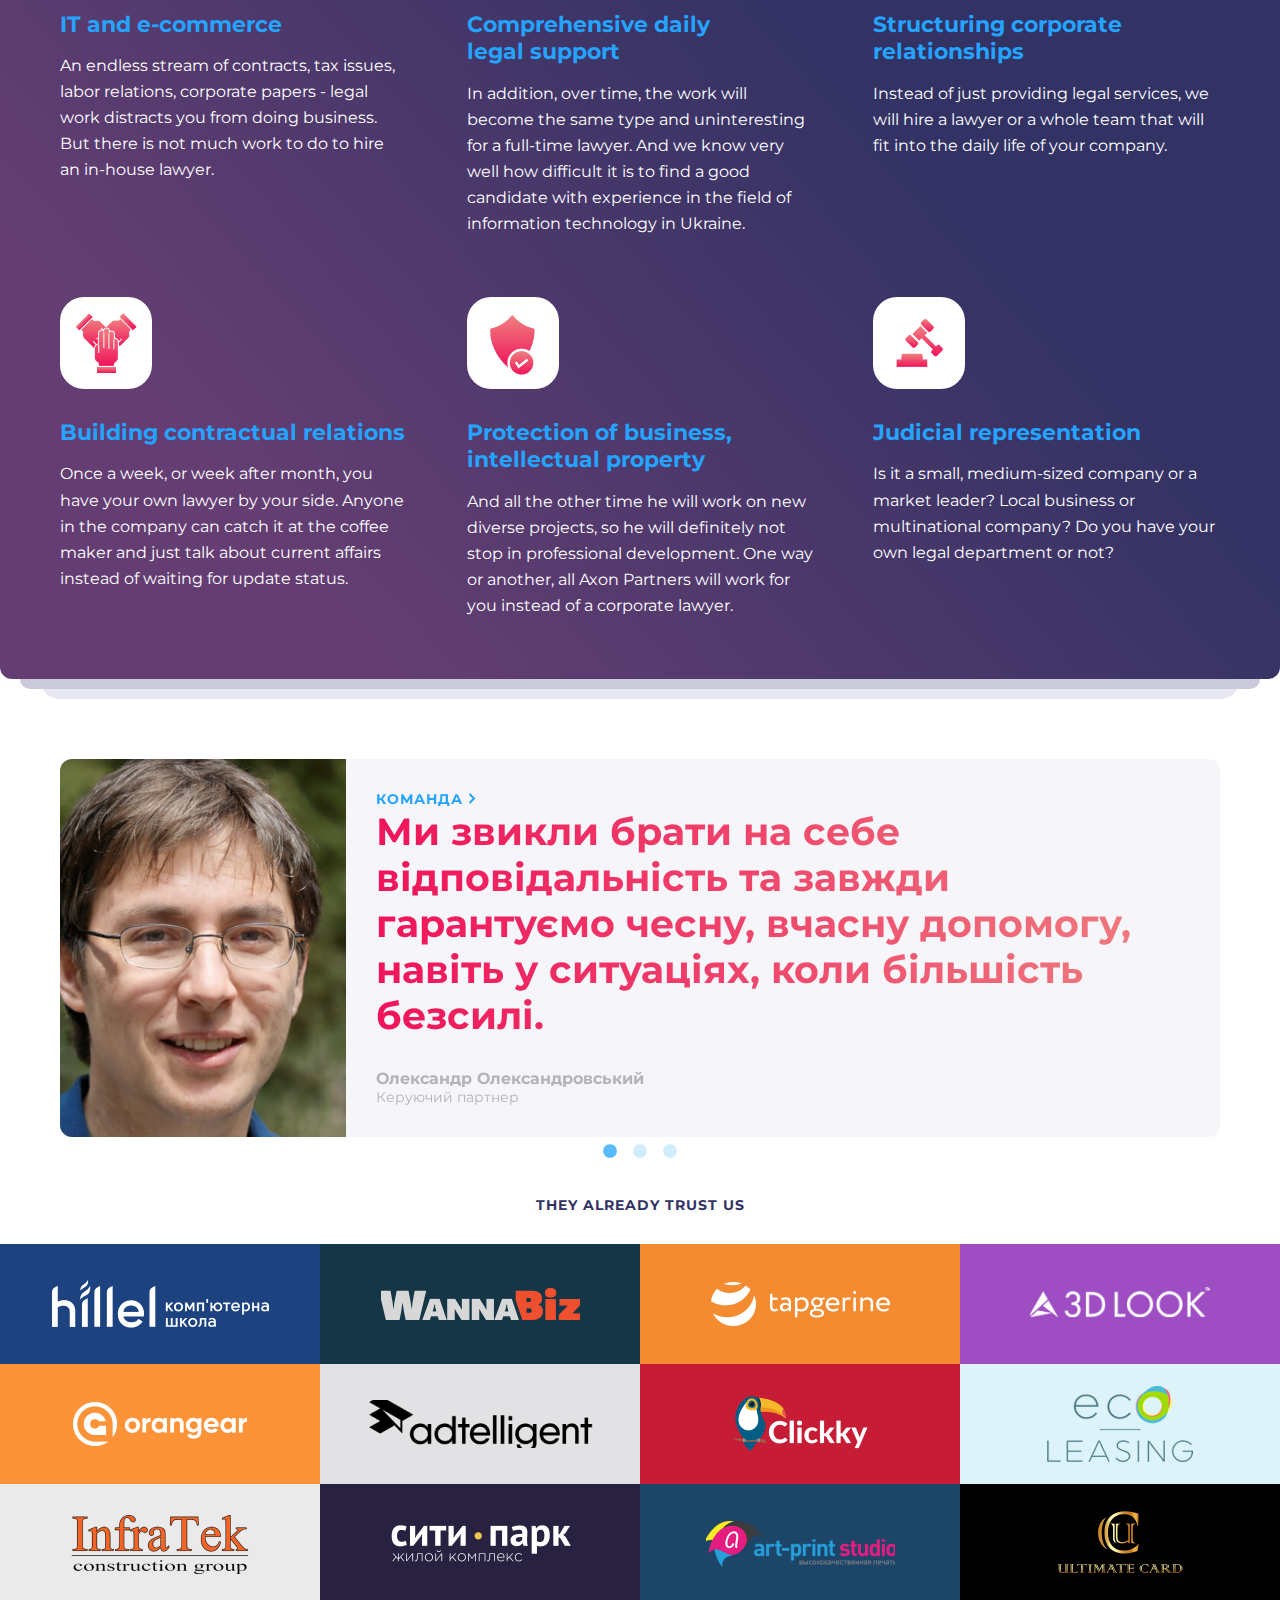
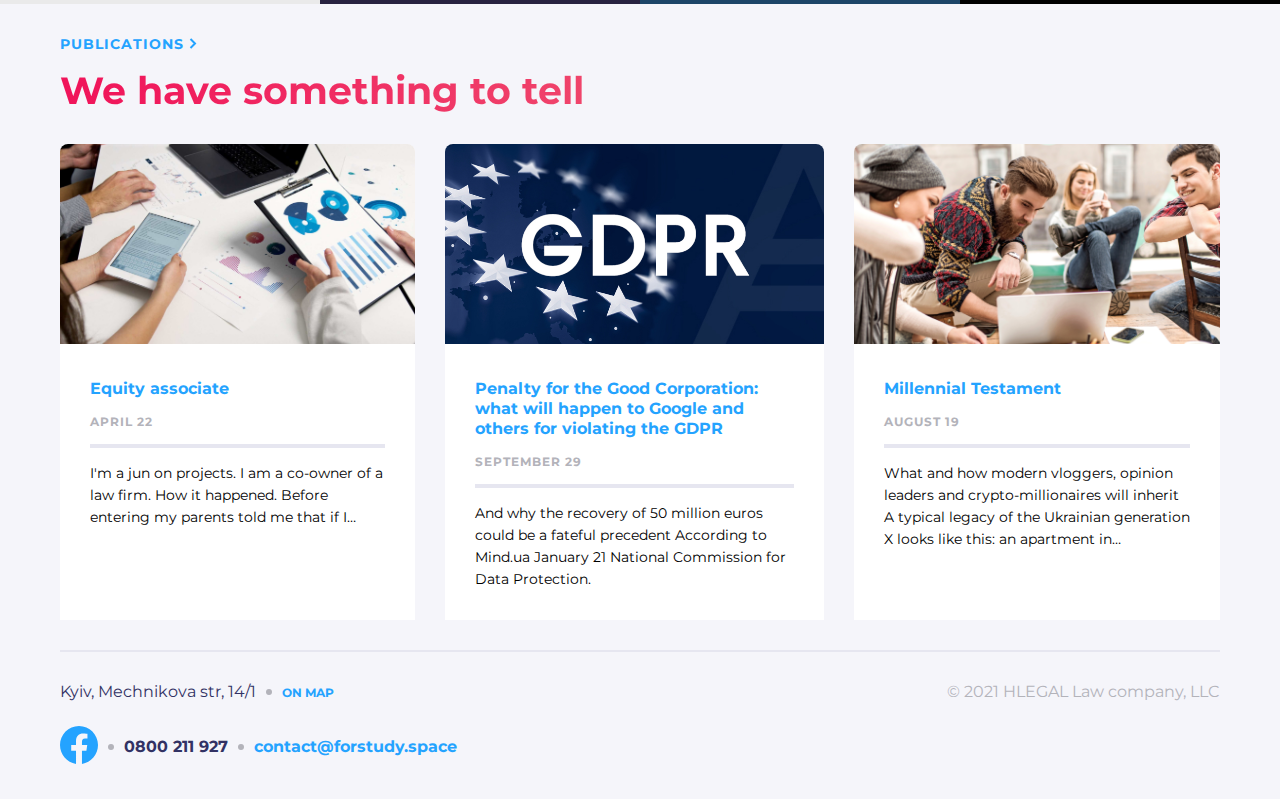
==== commit e70bb00d: "home-work15" ====
--- a/index.html
+++ b/index.html
@@ -64,7 +64,7 @@
                         <nav class="second-menu">
                             <ul>
                                 <li><a href="#">about us</a></li>
-                                <li><a href="./pages/service.html">services</a></li>
+                                <li><a href="./pages/services_page.html">services</a></li>
                                 <li><a class="active-link" href="#">team</a></li>
                                 <li><a href="#">publications</a></li>
                                 <li> <a href="./pages/contact.html">contact</a></li>
@@ -456,29 +456,29 @@
     <footer class="footer">
         <div class="container">
             <div class="wrap-footer">
-                <div class="left-footer">
-                    <div class="gen-footer">
-                        <a class="adress-footer" href="#">Kyiv, Mechnikova str, 14/1</a>
-                        <div class="circle circle-footer"></div>
-                        <a class="geolocation" href="#">On map</a>
-                    </div>
-                    <div class="contakt-footer">
-                        <div class="logo-footer">
-                            <a class="logos-link2" href="https://www.facebook.com/">
-                                <svg width="38" height="38" viewBox="0 0 38 38" fill="none"
-                                    xmlns="http://www.w3.org/2000/svg">
-                                    <path
-                                        d="M38 19.1161C38 8.55857 29.4934 0 19 0C8.50658 0 0 8.55857 0 19.1161C0 28.6575 6.94803 36.5659 16.0312 38V24.6419H11.207V19.1161H16.0312V14.9046C16.0312 10.1136 18.8678 7.46723 23.2078 7.46723C25.2866 7.46723 27.4609 7.84059 27.4609 7.84059V12.545H25.0651C22.7048 12.545 21.9688 14.0185 21.9688 15.5302V19.1161H27.2383L26.3959 24.6419H21.9688V38C31.052 36.5659 38 28.6575 38 19.1161Z"
-                                        fill="#24A3FF" />
-                                </svg>
-                            </a>
-                        </div>
-                        <div class="circle circle-footer"></div>
-                        <a class="tel-footer" href="tel:0800211927">0800 211 927</a>
-                        <div class="circle circle-footer"></div>
-                        <a class="email-footer" href="mailto:contact@forstudy.space">contact@forstudy.space</a>
-                    </div>
-                </div>
+
+                <div class="gen-footer">
+                    <a class="adress-footer" href="#">Kyiv, Mechnikova str, 14/1</a>
+                    <div class="circle circle-footer"></div>
+                    <a class="geolocation" href="#">On map</a>
+                </div>
+                <div class="contakt-footer">
+                    <div class="logo-footer">
+                        <a class="logos-link2" href="https://www.facebook.com/">
+                            <svg width="38" height="38" viewBox="0 0 38 38" fill="none"
+                                xmlns="http://www.w3.org/2000/svg">
+                                <path
+                                    d="M38 19.1161C38 8.55857 29.4934 0 19 0C8.50658 0 0 8.55857 0 19.1161C0 28.6575 6.94803 36.5659 16.0312 38V24.6419H11.207V19.1161H16.0312V14.9046C16.0312 10.1136 18.8678 7.46723 23.2078 7.46723C25.2866 7.46723 27.4609 7.84059 27.4609 7.84059V12.545H25.0651C22.7048 12.545 21.9688 14.0185 21.9688 15.5302V19.1161H27.2383L26.3959 24.6419H21.9688V38C31.052 36.5659 38 28.6575 38 19.1161Z"
+                                    fill="#24A3FF" />
+                            </svg>
+                        </a>
+                    </div>
+                    <div class="circle circle-footer"></div>
+                    <a class="tel-footer" href="tel:0800211927">0800 211 927</a>
+                    <div class="circle circle-footer"></div>
+                    <a class="email-footer" href="mailto:contact@forstudy.space">contact@forstudy.space</a>
+                </div>
+
                 <div class="right-footer">
                     <p class="llc">© 2021 HLEGAL Law company, LLC</p>
                 </div>
--- a/css/style.css
+++ b/css/style.css
@@ -182,7 +182,7 @@
 
 .gen-footer {
   display: flex;
-  /* align-items: center; */
+  align-items: center;
 
   gap: 10px;
   margin-bottom: 23.5px;
